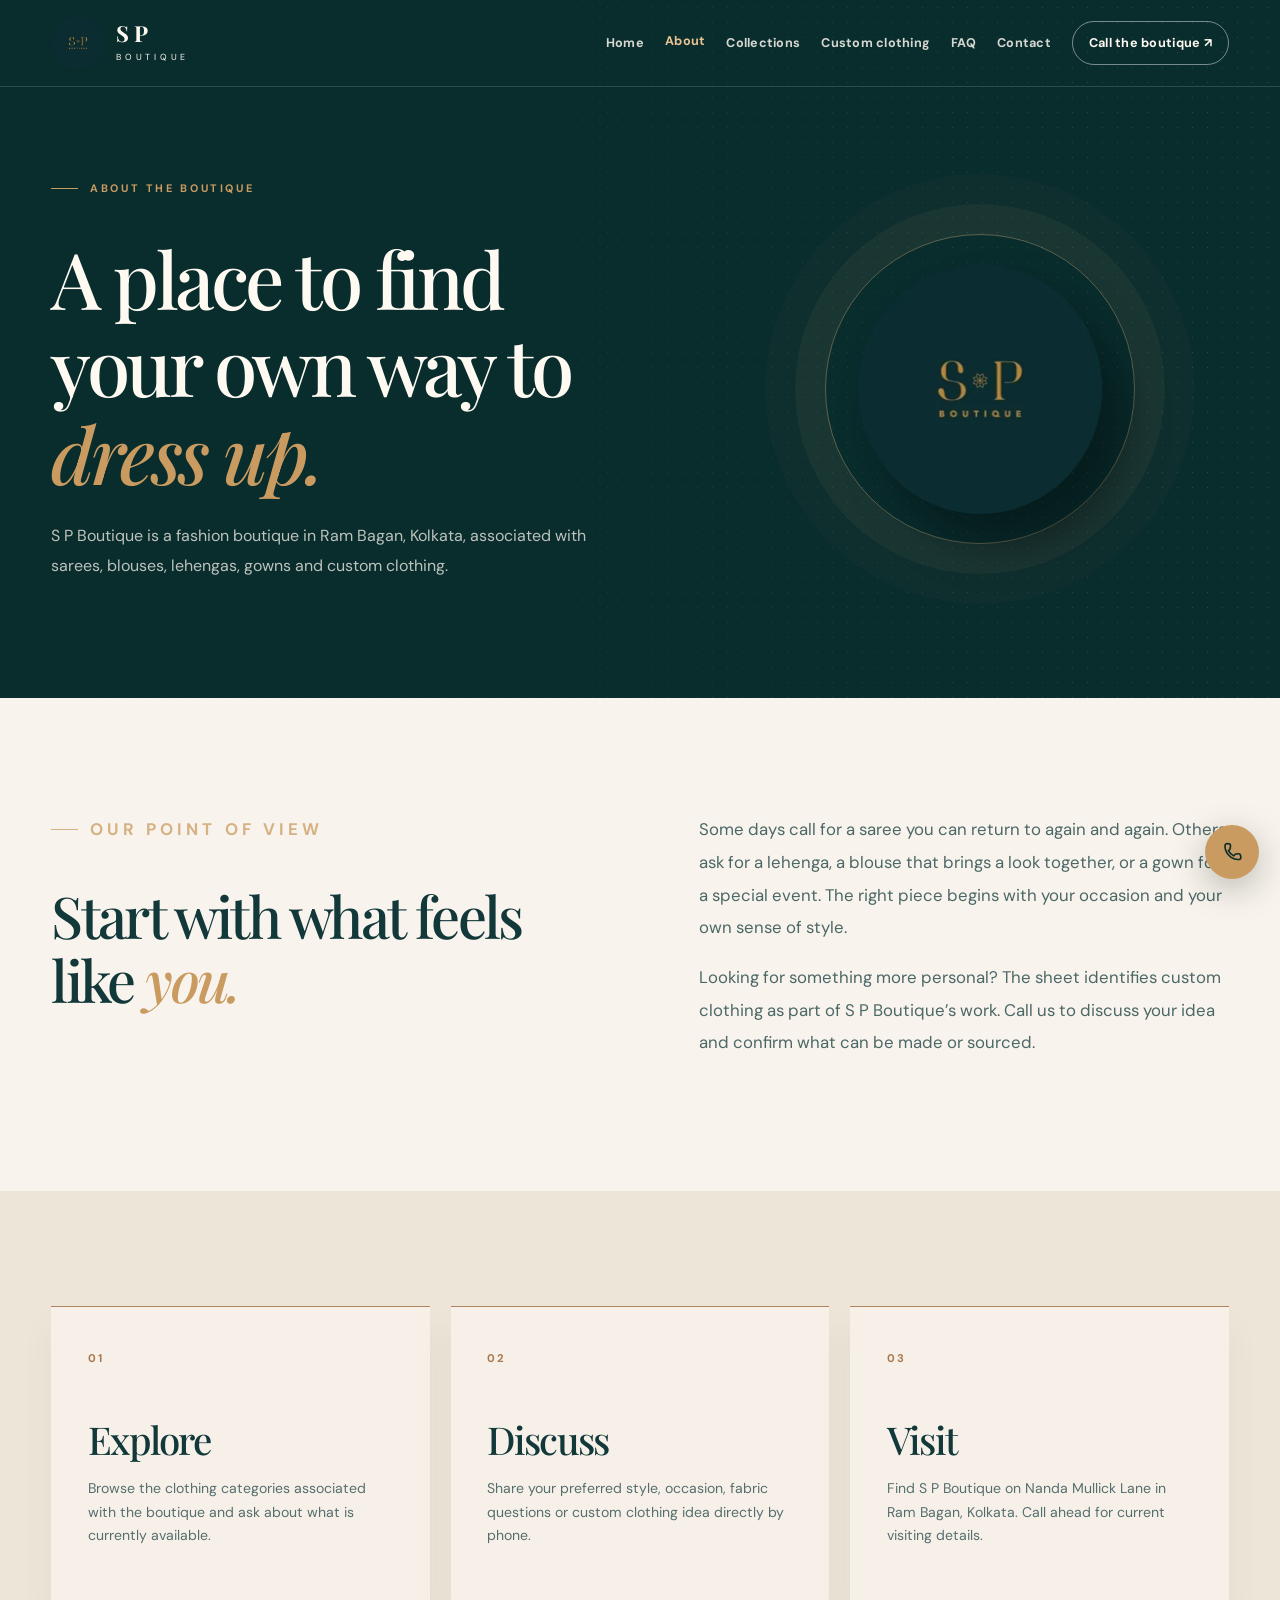
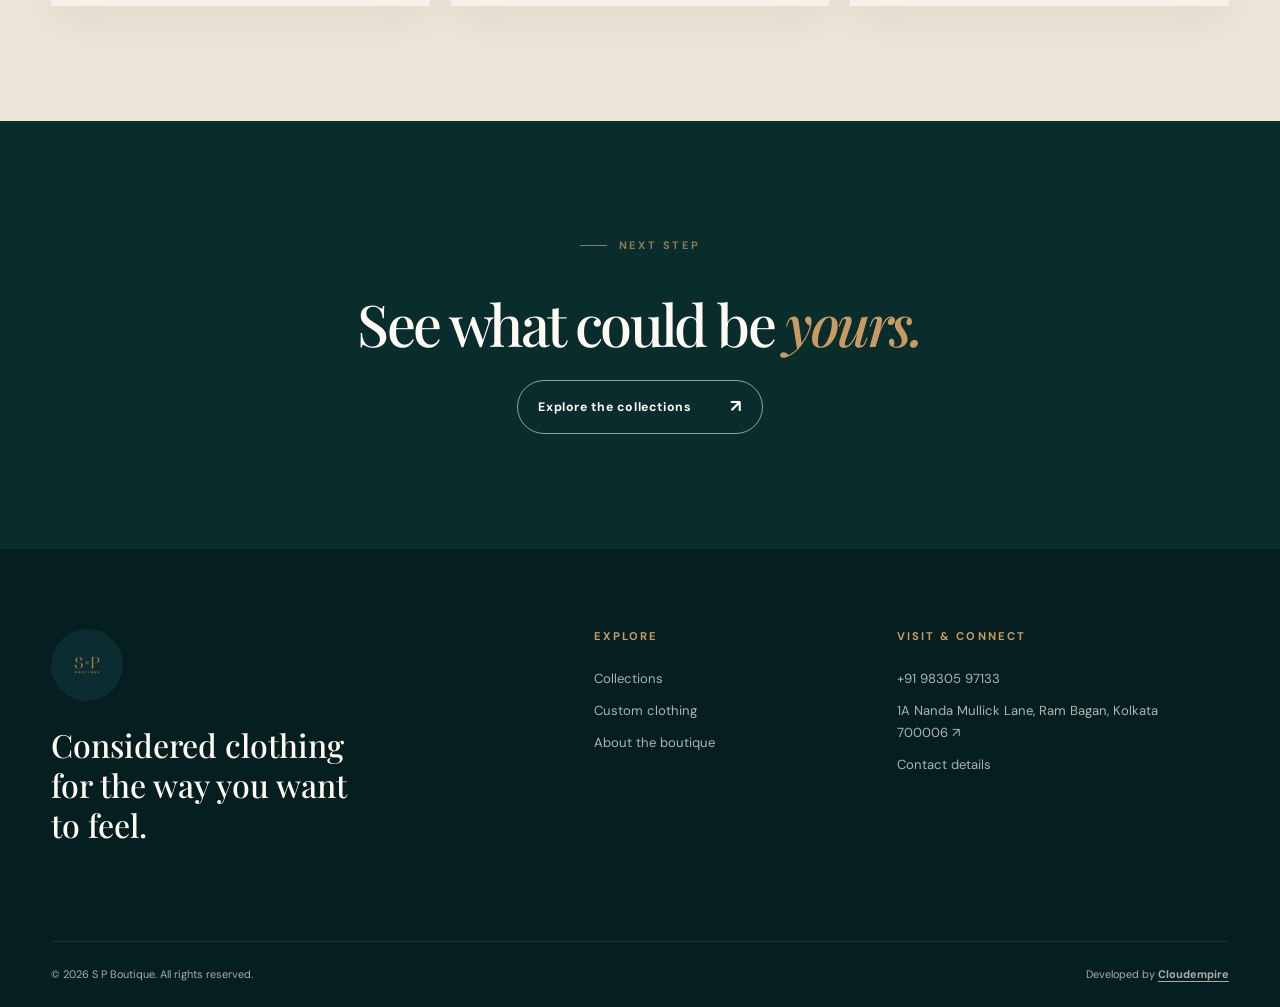
==== about.html @ c4d84dbd "Build S P Boutique website" ====
<!doctype html>
<html lang="en">
<head>
  <meta charset="utf-8">
  <meta name="viewport" content="width=device-width, initial-scale=1">
  <meta name="theme-color" content="#092c2d">
  <title>About S P Boutique | Ram Bagan, Kolkata</title>
  <meta name="description" content="Learn about S P Boutique in Ram Bagan, Kolkata, and explore sarees, blouses, lehengas, gowns and custom clothing enquiries.">
  <link rel="canonical" href="https://cloudempiretech.github.io/sp-boutique-kolkata/about.html">
  <meta property="og:type" content="website"><meta property="og:title" content="About S P Boutique | Ram Bagan, Kolkata"><meta property="og:description" content="Learn about S P Boutique in Ram Bagan, Kolkata, and explore sarees, blouses, lehengas, gowns and custom clothing enquiries."><meta property="og:url" content="https://cloudempiretech.github.io/sp-boutique-kolkata/about.html"><meta property="og:image" content="https://cloudempiretech.github.io/sp-boutique-kolkata/assets/boutique-look-1024.webp">
  <link rel="icon" href="assets/sp-boutique-mark.webp" type="image/webp">
  <link rel="preconnect" href="https://fonts.googleapis.com"><link rel="preconnect" href="https://fonts.gstatic.com" crossorigin>
  <link href="https://fonts.googleapis.com/css2?family=DM+Sans:wght@400;500;600;700&family=Manrope:wght@400;500;600;700&family=Playfair+Display:wght@400;500;600&display=swap" rel="stylesheet">
  <link rel="stylesheet" href="assets/site.css">
  <script type="application/ld+json">{"@context":"https://schema.org","@type":"ClothingStore","@id":"https://cloudempiretech.github.io/sp-boutique-kolkata/#business","name":"S P Boutique","url":"https://cloudempiretech.github.io/sp-boutique-kolkata/","telephone":"+919830597133","image":"https://cloudempiretech.github.io/sp-boutique-kolkata/assets/boutique-look-1024.webp","address":{"@type":"PostalAddress","streetAddress":"1st Floor, 1A Nanda Mullick Lane","addressLocality":"Kolkata","addressRegion":"West Bengal","postalCode":"700006","addressCountry":"IN"}}</script>
  <script src="assets/site.js" defer></script>
</head>
<body class="">
  <a class="skip-link" href="#main">Skip to content</a>
  <header class="site-header" id="top"><div class="container header-inner"><a class="brand" href="index.html" aria-label="S P Boutique home"><img src="assets/sp-boutique-mark.webp" alt="" width="54" height="54"><span><strong>S P</strong><small>BOUTIQUE</small></span></a><button class="menu-toggle" type="button" aria-label="Open menu" aria-expanded="false" aria-controls="site-nav"><span></span><span></span><span></span></button><nav class="site-nav" id="site-nav" aria-label="Main navigation"><a href="index.html" class="" >Home</a><a href="about.html" class="active" aria-current="page">About</a><a href="collections.html" class="" >Collections</a><a href="custom-clothing.html" class="" >Custom clothing</a><a href="faq.html" class="" >FAQ</a><a href="contact.html" class="" >Contact</a><a class="nav-contact" href="tel:+919830597133">Call the boutique <span aria-hidden="true">↗</span></a></nav></div></header>
  <main id="main">
<section class="inner-hero dark"><div class="container inner-hero-grid"><div><p class="eyebrow"><span class="eyebrow-line"></span>About the boutique</p><h1>A place to find your own way to <em>dress up.</em></h1><p>S P Boutique is a fashion boutique in Ram Bagan, Kolkata, associated with sarees, blouses, lehengas, gowns and custom clothing.</p></div><div class="inner-art logo-art" aria-hidden="true"><div class="art-ring"></div><img src="assets/sp-boutique-mark.webp" alt="" width="400" height="400"></div></div></section>
<section class="section cream"><div class="container editorial-grid"><div data-reveal><p class="eyebrow"><span class="eyebrow-line"></span>Our point of view</p><h2>Start with what feels like <em>you.</em></h2></div><div data-reveal><p>Some days call for a saree you can return to again and again. Others ask for a lehenga, a blouse that brings a look together, or a gown for a special event. The right piece begins with your occasion and your own sense of style.</p><p>Looking for something more personal? The sheet identifies custom clothing as part of S P Boutique’s work. Call us to discuss your idea and confirm what can be made or sourced.</p></div></div></section>
<section class="section sand"><div class="container values-grid"><div class="value-card" data-reveal><span>01</span><h2>Explore</h2><p>Browse the clothing categories associated with the boutique and ask about what is currently available.</p></div><div class="value-card" data-reveal><span>02</span><h2>Discuss</h2><p>Share your preferred style, occasion, fabric questions or custom clothing idea directly by phone.</p></div><div class="value-card" data-reveal><span>03</span><h2>Visit</h2><p>Find S P Boutique on Nanda Mullick Lane in Ram Bagan, Kolkata. Call ahead for current visiting details.</p></div></div></section>
<section class="section dark narrow-cta"><div class="container" data-reveal><p class="eyebrow"><span class="eyebrow-line"></span>Next step</p><h2>See what could be <em>yours.</em></h2><a class="button button-outline-light" href="collections.html" ><span>Explore the collections</span><span aria-hidden="true">↗</span></a></div></section></main>
  <footer class="site-footer">
      <div class="container footer-top">
        <div><img class="footer-logo" src="assets/sp-boutique-mark.webp" alt="S P Boutique logo" width="72" height="72"><p class="footer-lead">Considered clothing for the way you want to feel.</p></div>
        <div class="footer-links"><h2>Explore</h2><a href="collections.html">Collections</a><a href="custom-clothing.html">Custom clothing</a><a href="about.html">About the boutique</a></div>
        <div class="footer-links"><h2>Visit & connect</h2><a href="tel:+919830597133">+91 98305 97133</a><a href="https://www.google.com/maps/search/?api=1&query=1A+Nanda+Mullick+Lane+Ram+Bagan+Kolkata+700006" target="_blank" rel="noopener noreferrer">1A Nanda Mullick Lane, Ram Bagan, Kolkata 700006 ↗</a><a href="contact.html">Contact details</a></div>
      </div>
      <div class="container footer-bottom"><span>© 2026 S P Boutique. All rights reserved.</span><span>Developed by <a href="https://cloudempire.tech/" target="_blank" rel="noopener noreferrer">Cloudempire</a></span></div>
    </footer>
  <a class="floating-call" href="tel:+919830597133" aria-label="Call S P Boutique"><svg viewBox="0 0 24 24" aria-hidden="true"><path d="M6.6 2.8a2 2 0 0 0-2.4 1.8c-.6 7.8 6.9 15.3 14.7 14.7a2 2 0 0 0 1.8-2.4l-.4-2a2 2 0 0 0-2.2-1.6l-2.5.3a2 2 0 0 0-1.3.7l-1.1 1.2a13.4 13.4 0 0 1-5.5-5.5l1.2-1.1a2 2 0 0 0 .7-1.3l.3-2.5a2 2 0 0 0-1.6-2.2l-1.7-.1Z" fill="none" stroke="currentColor" stroke-width="1.7" stroke-linejoin="round"/></svg></a>
</body>
</html>
---- assets/site.css ----
:root{--ink:#12383a;--dark:#092c2d;--dark2:#0d3636;--cream:#f8f4ed;--sand:#eee5d9;--gold:#ca9b60;--line:rgba(15,54,55,.16);--white:#fffaf1;--serif:'Playfair Display',Georgia,serif;--sans:'DM Sans',Arial,sans-serif}
*{box-sizing:border-box}html{scroll-behavior:smooth}body{margin:0;background:var(--cream);color:var(--ink);font:16px/1.65 var(--sans);overflow-x:hidden}body.menu-open{overflow:hidden}a{color:inherit}button{font:inherit}img{display:block;max-width:100%}h1,h2,h3,p{margin-top:0}h1,h2,h3{line-height:1.12}h1,h2{font-family:var(--serif);font-weight:500;letter-spacing:-.045em}h1 em,h2 em{font-weight:500;color:var(--gold)}h1{font-size:clamp(3.3rem,7.1vw,7.8rem)}h2{font-size:clamp(2.45rem,4.5vw,5.1rem)}p{color:inherit}.container{width:min(1380px,calc(100% - 8vw));margin-inline:auto}.skip-link{position:absolute;left:1rem;top:-5rem;z-index:1000;background:white;padding:.6rem 1rem}.skip-link:focus{top:1rem}:focus-visible{outline:3px solid #eeb466;outline-offset:4px}.site-header{position:absolute;inset:0 0 auto;z-index:50;color:var(--white);border-bottom:1px solid rgba(255,255,255,.15)}.header-inner{min-height:86px;display:flex;align-items:center;justify-content:space-between;gap:2rem}.brand{display:flex;align-items:center;gap:.7rem;text-decoration:none;color:var(--white)}.brand img{width:54px;height:54px;border-radius:50%;object-fit:cover}.brand strong{display:block;font-family:var(--serif);font-size:1.38rem;line-height:1}.brand small{display:block;font-size:.55rem;letter-spacing:.42em;margin-top:.4rem}.site-nav{display:flex;align-items:center;gap:clamp(.6rem,1.65vw,1.8rem)}.site-nav>a{text-decoration:none;font-size:.79rem;font-weight:700;letter-spacing:.02em;white-space:nowrap;opacity:.83;transition:opacity .2s,color .2s,transform .2s}.site-nav>a:hover,.site-nav>a.active{opacity:1;color:#e8c492;transform:translateY(-2px)}.site-nav .nav-contact{border:1px solid rgba(255,255,255,.45);padding:.67rem 1rem;border-radius:100px;opacity:1}.menu-toggle{display:none}.dark{background:var(--dark);color:var(--white)}.cream{background:var(--cream)}.sand{background:var(--sand)}.eyebrow{display:flex;align-items:center;gap:.75rem;font-size:.68rem;font-weight:700;letter-spacing:.24em;text-transform:uppercase;margin-bottom:2.3rem;color:var(--gold)}.eyebrow-line{width:27px;height:1px;background:currentColor;display:inline-block}.button{display:inline-flex;align-items:center;justify-content:space-between;gap:2.4rem;padding:1rem 1.3rem;border-radius:100px;min-height:53px;text-decoration:none;font-size:.77rem;letter-spacing:.05em;font-weight:700;transition:transform .25s,box-shadow .25s,background .25s,color .25s}.button:hover{transform:translateY(-4px);box-shadow:0 18px 35px rgba(0,0,0,.16)}.button span:last-child{font-size:1.1rem;line-height:1}.button-primary{background:var(--gold);color:#102b2c}.button-secondary{background:var(--dark);color:white}.button-outline{border:1px solid #a89780;color:var(--white)}.button-outline-light{border:1px solid rgba(255,255,255,.55);color:var(--white)}.button-light{background:var(--white);color:var(--dark)}.hero-home{min-height:760px;background:radial-gradient(circle at 73% 29%,#1b4946 0,#092c2d 42%,#061f22 100%);color:var(--white);position:relative;overflow:hidden;padding:145px 0 32px}.hero-grain,.inner-hero:before{position:absolute;inset:0;content:'';opacity:.24;pointer-events:none;background-image:radial-gradient(#d4a66a .55px,transparent .6px);background-size:15px 15px;mask-image:linear-gradient(90deg,transparent 0,black 100%)}.hero-grid{display:grid;grid-template-columns:1.03fr .97fr;align-items:center;gap:2vw;position:relative;z-index:1;min-height:555px}.hero-copy{position:relative;z-index:3}.hero-copy h1{max-width:800px;line-height:1.04;margin-bottom:1.55rem}.hero-copy h1 em{display:inline-block}.hero-lead{font-size:1.02rem;max-width:530px;opacity:.77;line-height:1.85}.hero-actions{display:flex;gap:.85rem;flex-wrap:wrap;margin-top:2.1rem}.hero-note{display:flex;align-items:center;gap:.7rem;margin-top:3.7rem;font-size:.73rem;letter-spacing:.05em;opacity:.62}.star{color:var(--gold);font-size:1.4rem}.hero-visual{height:580px;position:relative;transform:translateY(var(--scroll-depth,0px));transition:transform .2s linear;perspective:1000px}.hero-orbit{position:absolute;border:1px solid rgba(212,168,109,.34);border-radius:50%;aspect-ratio:1;left:9%;top:1%;width:87%;transform:rotate(-18deg)}.orbit-two{width:65%;left:20%;top:13%;border-color:rgba(255,255,255,.15)}.hero-photo-frame{position:absolute;width:min(76%,440px);height:520px;left:15%;top:6%;border-radius:46% 46% 5% 5%/33% 33% 4% 4%;overflow:hidden;box-shadow:28px 34px 0 rgba(19,65,62,.7),0 45px 85px rgba(0,0,0,.48);border:4px solid rgba(236,190,128,.62);transform:rotate(4deg) rotateY(-5deg);animation:float-in 1s .35s both}.hero-photo-frame img{width:100%;height:100%;object-fit:cover;object-position:center 30%;transition:transform 1.2s}.hero-visual:hover .hero-photo-frame img{transform:scale(1.06)}.hero-floating-label{position:absolute;bottom:3%;left:1%;z-index:2;display:grid;background:rgba(246,238,223,.92);backdrop-filter:blur(12px);color:var(--dark);padding:1rem 1.3rem;min-width:200px;box-shadow:0 18px 40px rgba(0,0,0,.24);transform:rotate(-6deg);animation:rise .7s 1s both}.hero-floating-label span{font-size:.58rem;letter-spacing:.18em}.hero-floating-label strong{font:500 1.4rem var(--serif)}.hero-seal{position:absolute;right:-2%;bottom:12%;width:95px;height:95px;display:flex;align-items:center;justify-content:center;gap:3px;border:1px solid #ddb57d;border-radius:50%;color:#e8c492;font:1.6rem var(--serif);box-shadow:0 0 0 7px rgba(222,178,122,.09);transform:rotate(10deg)}.hero-seal span{font-size:.8rem}.hero-bottom{display:flex;align-items:center;justify-content:space-between;position:relative;z-index:3;color:rgba(255,255,255,.56);text-transform:uppercase;letter-spacing:.2em;font-size:.6rem}.hero-bottom a{color:var(--gold);font-size:1.2rem;text-decoration:none}.home .hero-copy .eyebrow,.home .hero-copy h1,.home .hero-copy .hero-lead,.home .hero-copy .hero-actions,.home .hero-copy .hero-note{opacity:0;transform:translateY(24px)}.ready .hero-copy .eyebrow,.ready .hero-copy h1,.ready .hero-copy .hero-lead,.ready .hero-copy .hero-actions,.ready .hero-copy .hero-note{animation:rise .72s both}.ready .hero-copy h1{animation-delay:.15s}.ready .hero-copy .hero-lead{animation-delay:.3s}.ready .hero-copy .hero-actions{animation-delay:.45s}.ready .hero-copy .hero-note{animation-delay:.6s}@keyframes rise{from{opacity:0;transform:translateY(25px)}to{opacity:1;transform:translateY(0)}}@keyframes float-in{from{opacity:0;transform:translateY(35px) rotate(0)}to{opacity:1;transform:rotate(4deg) rotateY(-5deg)}}.ticker{overflow:hidden;background:#cb9d67;color:#102d2e;padding:.75rem 0}.ticker>div{display:flex;justify-content:space-around;align-items:center;gap:2rem;width:max(100%,1100px);white-space:nowrap}.ticker span{font-size:.63rem;letter-spacing:.22em;font-weight:700}.ticker b{font-size:1rem}.section{padding:clamp(5rem,9vw,9rem) 0}.section-heading{max-width:750px;margin-bottom:3.4rem}.section-heading h2{margin-bottom:1rem}.section-heading p{max-width:610px;opacity:.7}.collection-grid{display:grid;grid-template-columns:repeat(4,1fr);gap:1.2rem;perspective:1100px}.collection-card{min-height:375px;background:#e8ded0;padding:1.35rem;text-decoration:none;display:flex;flex-direction:column;position:relative;overflow:hidden;border:1px solid rgba(12,53,54,.08);box-shadow:0 15px 30px rgba(50,35,20,.07);transform-style:preserve-3d;transform:rotateX(var(--rx,0deg)) rotateY(var(--ry,0deg));transition:transform .3s,box-shadow .3s,background .3s}.collection-card:hover{box-shadow:0 25px 55px rgba(34,29,20,.18);background:#e4d2bb}.card-lehenga{background:#d7bdb0}.card-blouse{background:#d1d9d1}.card-gown{background:#ded9c9}.card-index{font-size:.65rem;letter-spacing:.14em;font-weight:700}.garment-art{flex:1;position:relative;display:block;min-height:200px;filter:drop-shadow(17px 20px 13px rgba(50,38,25,.22));transition:transform .6s}.collection-card:hover .garment-art{transform:translateY(-8px) rotate(3deg) scale(1.04)}.garment-art:before{content:'';position:absolute;left:25%;top:10%;width:50%;height:80%;background:linear-gradient(130deg,#9c493f,#da8675 43%,#a6534a);clip-path:polygon(34% 0,66% 0,75% 28%,98% 100%,2% 100%,25% 28%);border-radius:25% 25% 10% 10%}.garment-art:after{content:'';position:absolute;inset:23% 30% 10%;border:1px solid rgba(255,221,167,.6);clip-path:polygon(0 0,100% 0,100% 100%,0 100%);transform:rotate(-8deg)}.garment-art i{position:absolute;left:42%;top:4%;width:16%;height:18%;border:5px solid rgba(116,59,53,.6);border-bottom:0;border-radius:50% 50% 0 0}.garment-lehenga:before{background:linear-gradient(120deg,#724346,#b96c67 54%,#6f3c43);clip-path:polygon(36% 0,64% 0,72% 32%,99% 100%,1% 100%,28% 32%)}.garment-blouse:before{background:linear-gradient(120deg,#607c70,#9fb0a0 55%,#4b6e64);clip-path:polygon(20% 8%,37% 0,63% 0,80% 8%,97% 38%,81% 49%,73% 32%,70% 72%,30% 72%,27% 32%,19% 49%,3% 38%)}.garment-blouse:after{inset:15% 30% 47%}.garment-gown:before{background:linear-gradient(130deg,#a28e61,#e3c99c 50%,#92784f);clip-path:polygon(35% 0,65% 0,71% 31%,95% 100%,5% 100%,29% 31%)}.card-title{display:flex;justify-content:space-between;align-items:center;font:500 1.65rem var(--serif);margin-bottom:.35rem}.card-title b{font:1.1rem var(--sans);transition:transform .3s}.collection-card:hover .card-title b{transform:translate(3px,-3px)}.card-copy{font-size:.71rem;line-height:1.4;opacity:.68}.story-grid{display:grid;grid-template-columns:1fr 1fr;align-items:center;gap:10%;min-height:410px}.story-mark{height:360px;display:grid;place-items:center;position:relative;perspective:800px}.story-mark img{width:265px;height:265px;border-radius:50%;object-fit:cover;position:relative;box-shadow:25px 26px 40px rgba(0,0,0,.3),0 0 0 13px rgba(199,151,93,.09);transform:rotateY(-10deg)}.mark-glow{position:absolute;width:290px;height:290px;background:#b68e59;border-radius:50%;filter:blur(80px);opacity:.17}.story-mark-caption{position:absolute;bottom:8px;letter-spacing:.38em;font-size:.58rem;color:var(--gold)}.story-copy h2{max-width:570px}.story-copy p{max-width:520px;opacity:.72;line-height:1.9;margin-bottom:2rem}.split-cta{display:grid;grid-template-columns:1fr .7fr;gap:10%;align-items:end}.split-cta h2{max-width:650px;margin-bottom:0}.split-cta p{opacity:.72;line-height:1.8;margin-bottom:1.6rem}.visit-banner{background:#a77954;color:white;padding:5rem 0;position:relative;overflow:hidden}.visit-banner:before{content:'';position:absolute;width:370px;height:370px;border:1px solid rgba(255,255,255,.2);border-radius:50%;top:-130px;right:4%;box-shadow:0 0 0 35px rgba(255,255,255,.035),0 0 0 70px rgba(255,255,255,.025)}.visit-inner{display:grid;grid-template-columns:auto 1fr auto;gap:2.5rem;align-items:center;position:relative}.visit-inner .eyebrow{color:#fff4dc;margin-bottom:1rem}.visit-inner h2{margin-bottom:.7rem}.visit-inner h2 em{color:#f4dbc1}.visit-inner p{margin-bottom:0;opacity:.8}.visit-ornament{font-size:4rem;align-self:start;line-height:1;color:#ecd0a8}.visit-actions{display:flex;flex-direction:column;gap:.8rem}.site-footer{background:#051e20;color:var(--white);padding:5rem 0 0}.footer-top{display:grid;grid-template-columns:1.3fr .65fr .9fr;gap:5vw;padding-bottom:4rem}.footer-logo{border-radius:50%;object-fit:cover;margin-bottom:1.5rem}.footer-lead{font:500 2rem/1.25 var(--serif);max-width:330px}.footer-links{display:flex;flex-direction:column;align-items:flex-start;gap:.65rem}.footer-links h2{font:700 .7rem var(--sans);letter-spacing:.18em;text-transform:uppercase;color:var(--gold);margin-bottom:.9rem}.footer-links a{text-decoration:none;font-size:.82rem;opacity:.68;max-width:280px}.footer-links a:hover{text-decoration:underline;opacity:1}.footer-bottom{display:flex;justify-content:space-between;gap:2rem;border-top:1px solid rgba(255,255,255,.13);padding:1.45rem 0;font-size:.68rem;opacity:.65}.footer-bottom a{font-weight:700;text-decoration:underline;text-underline-offset:3px}.floating-call{position:fixed;bottom:1.3rem;right:1.3rem;z-index:40;width:54px;height:54px;border-radius:50%;display:grid;place-items:center;background:var(--gold);color:var(--dark);box-shadow:0 10px 35px rgba(0,0,0,.25);transition:transform .25s}.floating-call:hover{transform:translateY(-4px)}.floating-call svg{width:23px;height:23px}.inner-hero{position:relative;overflow:hidden;padding:180px 0 100px}.inner-hero-grid{position:relative;display:grid;grid-template-columns:1.1fr .9fr;gap:6%;align-items:center;min-height:340px}.inner-hero h1{font-size:clamp(3.3rem,6.1vw,6.8rem);max-width:790px;margin-bottom:1.5rem}.inner-hero p:not(.eyebrow){max-width:550px;opacity:.73;line-height:1.9}.inner-art{height:340px;position:relative;display:grid;place-items:center}.logo-art img{width:250px;height:250px;border-radius:50%;position:relative;box-shadow:25px 33px 45px rgba(0,0,0,.36);transform:rotateY(-12deg)}.art-ring{position:absolute;width:310px;height:310px;border:1px solid rgba(221,180,125,.4);border-radius:50%;box-shadow:0 0 0 30px rgba(221,180,125,.05),0 0 0 60px rgba(221,180,125,.025)}.abstract-art{perspective:800px}.abstract-sun{position:absolute;width:250px;height:250px;border-radius:50%;background:radial-gradient(circle at 30% 25%,#ebd1a0,#b48952 50%,#714a3a);box-shadow:35px 40px 70px rgba(0,0,0,.32);transform:translate(50px,-50px)}.abstract-fabric{position:absolute;width:240px;height:280px;border-radius:80% 9% 45% 45%;background:linear-gradient(135deg,#9e4f50,#d9987a 44%,#6f3740 80%);transform:rotate(-27deg) translate(-18px,18px) rotateY(-18deg);box-shadow:25px 35px 45px rgba(0,0,0,.38)}.abstract-shadow{position:absolute;width:310px;height:310px;border:1px solid rgba(237,200,151,.4);border-radius:50%;transform:translate(-15px,10px)}.editorial-grid{display:grid;grid-template-columns:1fr 1fr;gap:10%}.editorial-grid p{font-size:1.05rem;line-height:1.95;opacity:.75}.values-grid{display:grid;grid-template-columns:repeat(3,1fr);gap:1.3rem}.value-card{padding:2.3rem;background:rgba(255,255,255,.42);border-top:1px solid #af855d;min-height:300px;box-shadow:0 20px 35px rgba(30,30,20,.045)}.value-card span{font-size:.7rem;letter-spacing:.18em;color:#a7784e;font-weight:700}.value-card h2{font-size:2.4rem;margin:3rem 0 1rem}.value-card p{font-size:.88rem;opacity:.7}.narrow-cta{text-align:center}.narrow-cta h2{margin:0 auto 1.5rem;max-width:800px}.narrow-cta .eyebrow{justify-content:center}.narrow-cta p{opacity:.7}.collection-details .section-heading{margin-bottom:3rem}.detail-row{display:grid;grid-template-columns:.2fr .65fr 1.4fr .55fr;gap:2rem;align-items:center;padding:2rem 0;border-top:1px solid var(--line);scroll-margin-top:30px}.detail-row:last-child{border-bottom:1px solid var(--line)}.detail-number{font-size:.66rem;font-weight:700;letter-spacing:.15em;color:#9a704d}.detail-symbol{height:130px;border-radius:48% 48% 14% 14%;display:grid;place-items:center;font-size:3.3rem;background:#e1c7b6;color:#9b604d;transform:rotate(-5deg);box-shadow:13px 16px 0 rgba(35,73,70,.1)}.symbol-lehenga{background:#d5beb2;color:#814c53}.symbol-blouse{background:#d4dfd7;color:#648071}.symbol-gown{background:#e2d8bb;color:#9e8451}.detail-row h2{font-size:2.55rem;margin-bottom:.4rem}.detail-row p{font-size:.9rem;opacity:.7;max-width:560px;margin-bottom:0}.detail-row a{font-size:.76rem;font-weight:700;text-underline-offset:4px}.custom-hero .inner-hero-grid{grid-template-columns:1fr .8fr}.custom-hero h1{font-size:clamp(3.2rem,5.8vw,6.8rem)}.custom-hero .button{margin-top:1rem}.detail-photo{height:380px;overflow:hidden;border-radius:45% 45% 4% 4%;border:4px solid rgba(207,165,104,.6);box-shadow:25px 30px 0 rgba(37,83,77,.5),0 25px 50px rgba(0,0,0,.35);transform:translateY(var(--scroll-depth,0px)) rotate(4deg)}.detail-photo img{width:100%;height:100%;object-fit:cover;transition:transform 1.2s}.detail-photo:hover img{transform:scale(1.08)}.process-grid{display:grid;grid-template-columns:1fr 1fr;gap:10%}.process-intro h2{max-width:560px}.process-intro p{max-width:520px;opacity:.7}.process-list>div{border-top:1px solid var(--line);padding:1.5rem 0;display:grid;grid-template-columns:45px 1fr;column-gap:1rem}.process-list b{grid-row:span 2;color:#ad7d4d;font-size:.75rem}.process-list h3{font:500 1.7rem var(--serif);margin-bottom:.4rem}.process-list p{grid-column:2;font-size:.85rem;opacity:.7;margin:0}.centered-cta{text-align:center;max-width:750px}.centered-cta .section-icon,.faq-side .section-icon{display:block;color:#b58a5c;font-size:2rem;margin-bottom:1rem}.centered-cta h2{margin-bottom:.75rem}.centered-cta p{opacity:.7;margin-bottom:2rem}.simple-hero{padding:190px 0 95px}.simple-hero h1{max-width:970px}.faq-layout{display:grid;grid-template-columns:.75fr 1.25fr;gap:8%}.faq-side h2{font-size:2.7rem}.faq-side p{opacity:.7;max-width:300px}.faq-side .button{margin-top:1rem}.accordion details{border-top:1px solid var(--line);padding:0}.accordion details:last-child{border-bottom:1px solid var(--line)}.accordion summary{cursor:pointer;display:flex;justify-content:space-between;align-items:center;gap:1rem;list-style:none;padding:1.25rem 0;font:500 1.3rem var(--serif)}.accordion summary::-webkit-details-marker{display:none}.accordion summary span{font:1.5rem var(--sans);color:#a3764c;transition:transform .2s}.accordion details[open] summary span{transform:rotate(45deg)}.accordion details p{font-size:.9rem;opacity:.72;max-width:600px;padding-bottom:1.4rem}.accordion details a{font-weight:700}.contact-grid{display:grid;grid-template-columns:1fr 1fr;gap:1.3rem}.contact-panel{min-height:420px;padding:clamp(2rem,4vw,4rem);background:#e9ded0;display:flex;flex-direction:column;align-items:flex-start;box-shadow:0 25px 40px rgba(30,30,20,.07)}.contact-panel-dark{background:var(--dark);color:var(--white)}.panel-number{font-size:.65rem;font-weight:700;letter-spacing:.23em;color:#9a704d;margin-bottom:3rem}.contact-panel-dark .panel-number{color:var(--gold)}.contact-panel h2{font-size:clamp(2.3rem,3.5vw,4rem);max-width:450px}.contact-panel p{opacity:.73;max-width:380px}.contact-big-link{font:500 clamp(1.3rem,2.2vw,2.4rem) var(--serif);text-decoration:none;border-bottom:1px solid currentColor;padding-bottom:.25rem;margin-top:auto}.contact-big-link span{font:1.2rem var(--sans)}.contact-panel address{font-style:normal;line-height:1.9;opacity:.75;margin-bottom:1.8rem}.contact-panel .button{margin-top:auto}.contact-panel small{margin-top:1rem;opacity:.5}.contact-panel-dark small{opacity:.6}html.ready [data-reveal]{opacity:0;transform:translateY(35px);transition:opacity .65s ease,transform .65s cubic-bezier(.2,.75,.2,1)}html.ready [data-reveal].revealed{opacity:1;transform:translateY(0)}.collection-card[data-reveal].revealed{transform:rotateX(var(--rx,0deg)) rotateY(var(--ry,0deg))}.collection-card:nth-child(2){transition-delay:.08s}.collection-card:nth-child(3){transition-delay:.16s}.collection-card:nth-child(4){transition-delay:.24s}html.leaving body{opacity:0;transform:translateY(-8px);transition:opacity .18s,transform .18s}
@media(max-width:1100px){.site-nav{gap:.8rem}.site-nav>a{font-size:.69rem}.hero-home{min-height:700px}.hero-visual{height:520px}.hero-photo-frame{height:470px}.collection-grid{grid-template-columns:repeat(2,1fr)}.collection-card{min-height:350px}.visit-inner{grid-template-columns:auto 1fr}.visit-actions{grid-column:2;flex-direction:row}.detail-row{grid-template-columns:.2fr .6fr 1.4fr}.detail-row a{grid-column:3}}
@media(max-width:850px){.header-inner{min-height:76px}.menu-toggle{display:flex;flex-direction:column;justify-content:center;gap:5px;background:transparent;color:white;border:1px solid rgba(255,255,255,.35);border-radius:50%;width:45px;height:45px;align-items:center;z-index:52}.menu-toggle span{height:1px;width:18px;background:currentColor;transition:transform .2s}.menu-toggle[aria-expanded=true] span:first-child{transform:translateY(6px) rotate(45deg)}.menu-toggle[aria-expanded=true] span:nth-child(2){opacity:0}.menu-toggle[aria-expanded=true] span:last-child{transform:translateY(-6px) rotate(-45deg)}.site-nav{position:fixed;inset:0 0 0 auto;width:min(360px,100%);padding:110px 7vw 3rem;display:flex;flex-direction:column;align-items:stretch;gap:0;background:#0b3031;box-shadow:-20px 0 50px rgba(0,0,0,.32);transform:translateX(105%);transition:transform .3s}.site-nav.open{transform:translateX(0)}.site-nav>a{font-size:1rem;padding:.8rem 0;border-bottom:1px solid rgba(255,255,255,.1)}.site-nav .nav-contact{margin-top:1.5rem;text-align:center}.hero-grid{grid-template-columns:1fr .85fr;gap:0}.hero-copy h1{font-size:clamp(3rem,7vw,5rem)}.hero-visual{height:450px}.hero-photo-frame{height:380px;width:85%;left:7%;top:9%}.hero-floating-label{bottom:1%;left:-6%}.hero-seal{display:none}.story-grid{gap:5%}.inner-hero-grid{grid-template-columns:1fr .7fr}.logo-art img{width:190px;height:190px}.art-ring{width:240px;height:240px}.detail-photo{height:310px}.footer-top{gap:3vw}}
@media(max-width:700px){.container{width:min(100% - 2.25rem,560px)}.site-header{border-color:rgba(255,255,255,.12)}.brand img{width:46px;height:46px}.hero-home{padding:120px 0 25px;min-height:0}.hero-grid{display:flex;flex-direction:column;align-items:stretch}.hero-copy h1{font-size:clamp(3.5rem,12vw,5.5rem);margin-bottom:1.1rem}.hero-copy h1 br{display:none}.hero-copy .eyebrow{margin-bottom:1.2rem}.hero-lead{font-size:.92rem}.hero-actions{margin-top:1.5rem}.hero-actions .button{flex:1;gap:.7rem;padding:.8rem 1rem;font-size:.67rem}.hero-note{margin-top:1.7rem}.hero-visual{height:480px;margin-top:1.5rem}.hero-photo-frame{width:min(72%,340px);height:430px;left:12%;top:4%}.hero-orbit{width:80%;left:10%}.hero-floating-label{left:1%;bottom:2%;min-width:170px}.hero-bottom{margin-top:1rem}.hero-bottom span:last-child{display:none}.ticker>div{width:1100px}.section{padding:5rem 0}.section-heading{margin-bottom:2rem}.collection-grid{grid-template-columns:repeat(2,1fr);gap:.65rem}.collection-card{min-height:265px;padding:.9rem}.garment-art{min-height:125px}.card-title{font-size:1.25rem}.card-copy{font-size:.64rem}.story-grid,.split-cta,.editorial-grid,.process-grid,.faq-layout,.contact-grid{grid-template-columns:1fr;gap:2rem}.story-mark{height:300px}.story-mark img{width:230px;height:230px}.split-cta h2{margin-bottom:1rem}.visit-inner{display:block}.visit-ornament{display:block;font-size:2.5rem;margin-bottom:1rem}.visit-actions{display:flex;flex-wrap:wrap;margin-top:1.5rem}.visit-actions .button{flex:1}.footer-top{grid-template-columns:1fr 1fr;row-gap:2.5rem}.footer-top>div:first-child{grid-column:span 2}.footer-lead{font-size:1.7rem}.footer-bottom{flex-direction:column;gap:.35rem}.inner-hero{padding:130px 0 70px}.inner-hero-grid{grid-template-columns:1fr;gap:1rem}.inner-hero h1{font-size:clamp(3.3rem,11vw,5.5rem)}.inner-art{height:250px}.logo-art img{width:180px;height:180px}.art-ring{width:215px;height:215px}.abstract-art{height:180px}.abstract-sun{width:140px;height:140px}.abstract-fabric{width:125px;height:155px}.abstract-shadow{width:190px;height:190px}.values-grid{grid-template-columns:1fr;gap:.7rem}.value-card{min-height:230px}.value-card h2{margin-top:1.5rem}.detail-row{grid-template-columns:40px 90px 1fr;gap:1rem}.detail-symbol{height:90px;font-size:2rem}.detail-row h2{font-size:2rem}.detail-row p{font-size:.8rem}.detail-row a{grid-column:3}.custom-hero .inner-hero-grid{grid-template-columns:1fr}.detail-photo{height:220px;width:70%;margin:1rem auto 0}.process-list>div{grid-template-columns:38px 1fr}.simple-hero{padding:145px 0 65px}.faq-side h2{font-size:2.5rem}.contact-panel{min-height:360px}.panel-number{margin-bottom:2rem}.floating-call{bottom:.8rem;right:.8rem;width:48px;height:48px}}
@media(max-width:420px){.hero-visual{height:405px}.hero-photo-frame{height:360px}.hero-floating-label{bottom:0}.collection-card{min-height:240px}.garment-art{min-height:105px}.card-title{font-size:1.12rem}.visit-actions{display:grid}.detail-row{grid-template-columns:30px 65px 1fr;gap:.65rem}.detail-symbol{height:70px}.detail-row h2{font-size:1.65rem}.footer-top{grid-template-columns:1fr}.footer-top>div:first-child{grid-column:span 1}}
@media(prefers-reduced-motion:reduce){html{scroll-behavior:auto}*,*:before,*:after{animation-duration:.01ms!important;animation-iteration-count:1!important;transition-duration:.01ms!important}.home .hero-copy .eyebrow,.home .hero-copy h1,.home .hero-copy .hero-lead,.home .hero-copy .hero-actions,.home .hero-copy .hero-note,[data-reveal]{opacity:1!important;transform:none!important}.hero-photo-frame,.hero-floating-label{animation:none!important}.hero-visual,.detail-photo{transform:none!important}}
html:not(.ready) .home .hero-copy .eyebrow,html:not(.ready) .home .hero-copy h1,html:not(.ready) .home .hero-copy .hero-lead,html:not(.ready) .home .hero-copy .hero-actions,html:not(.ready) .home .hero-copy .hero-note{opacity:1;transform:none}
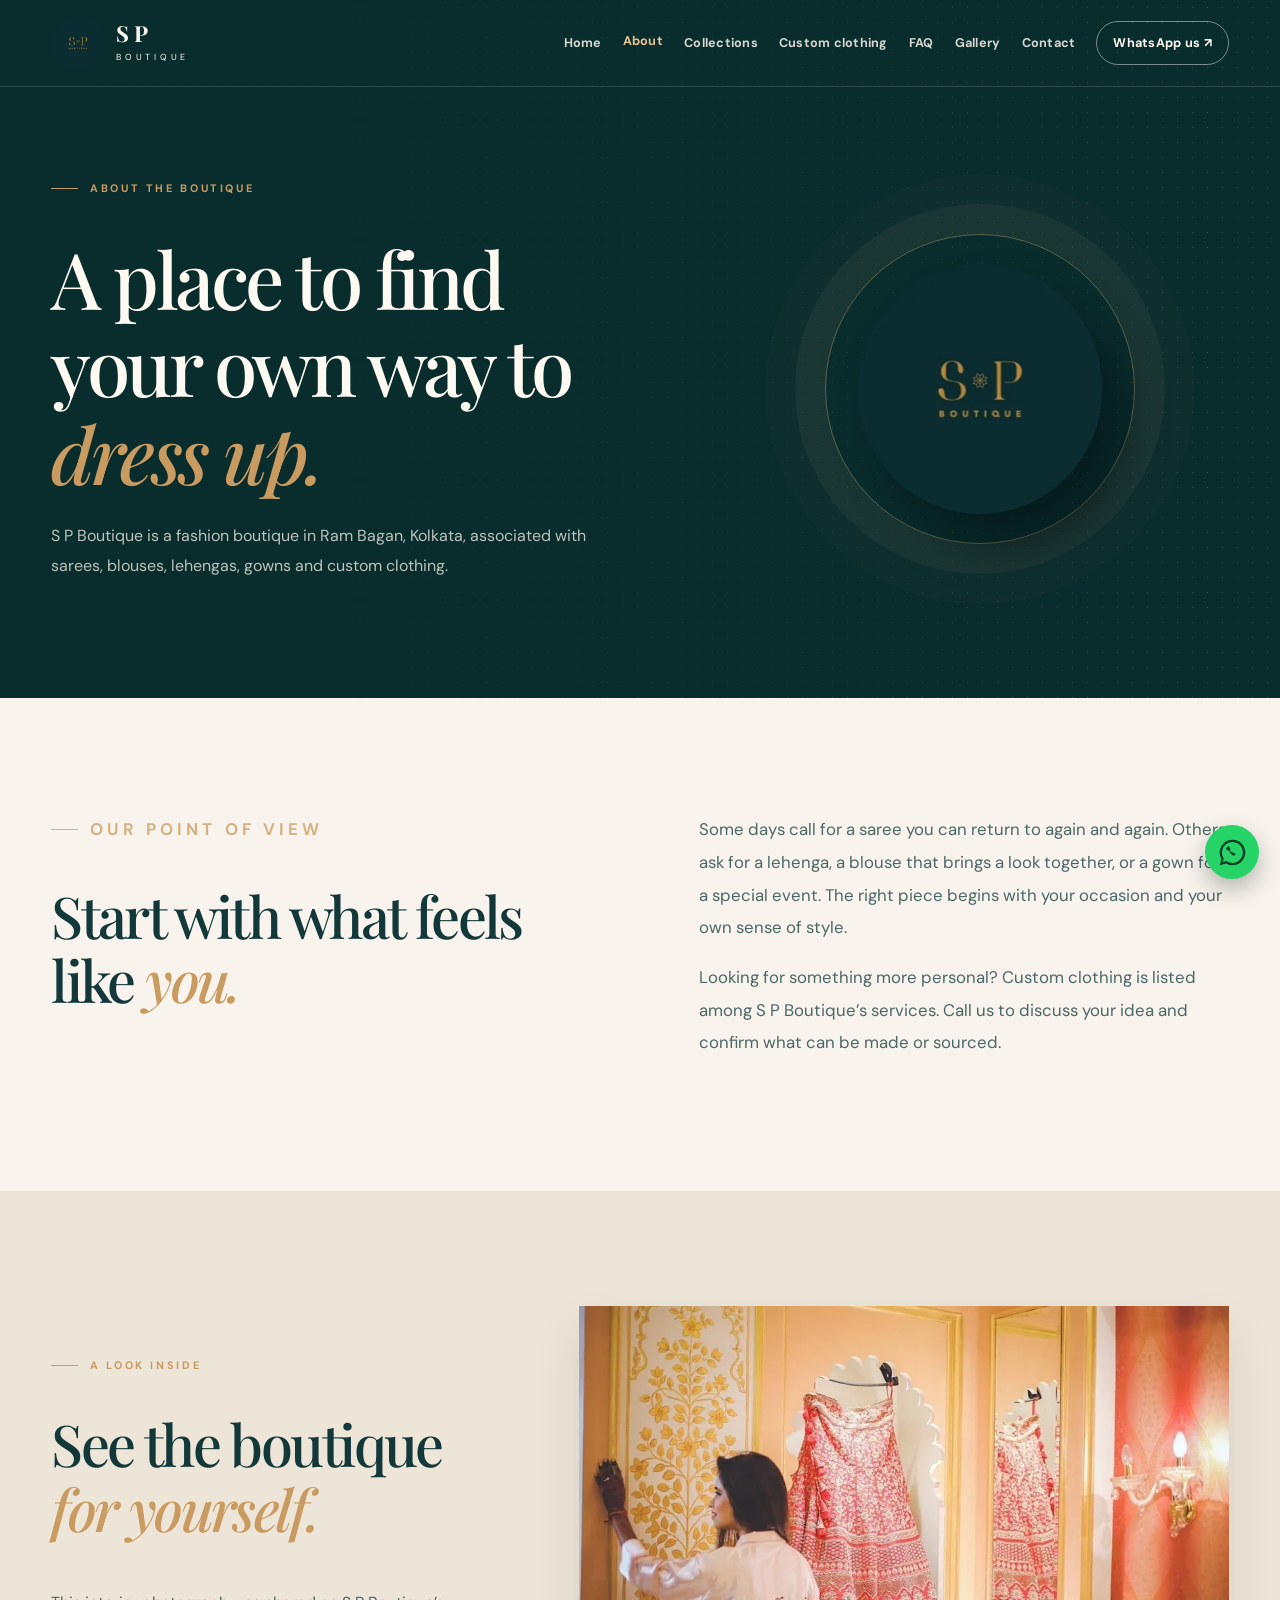
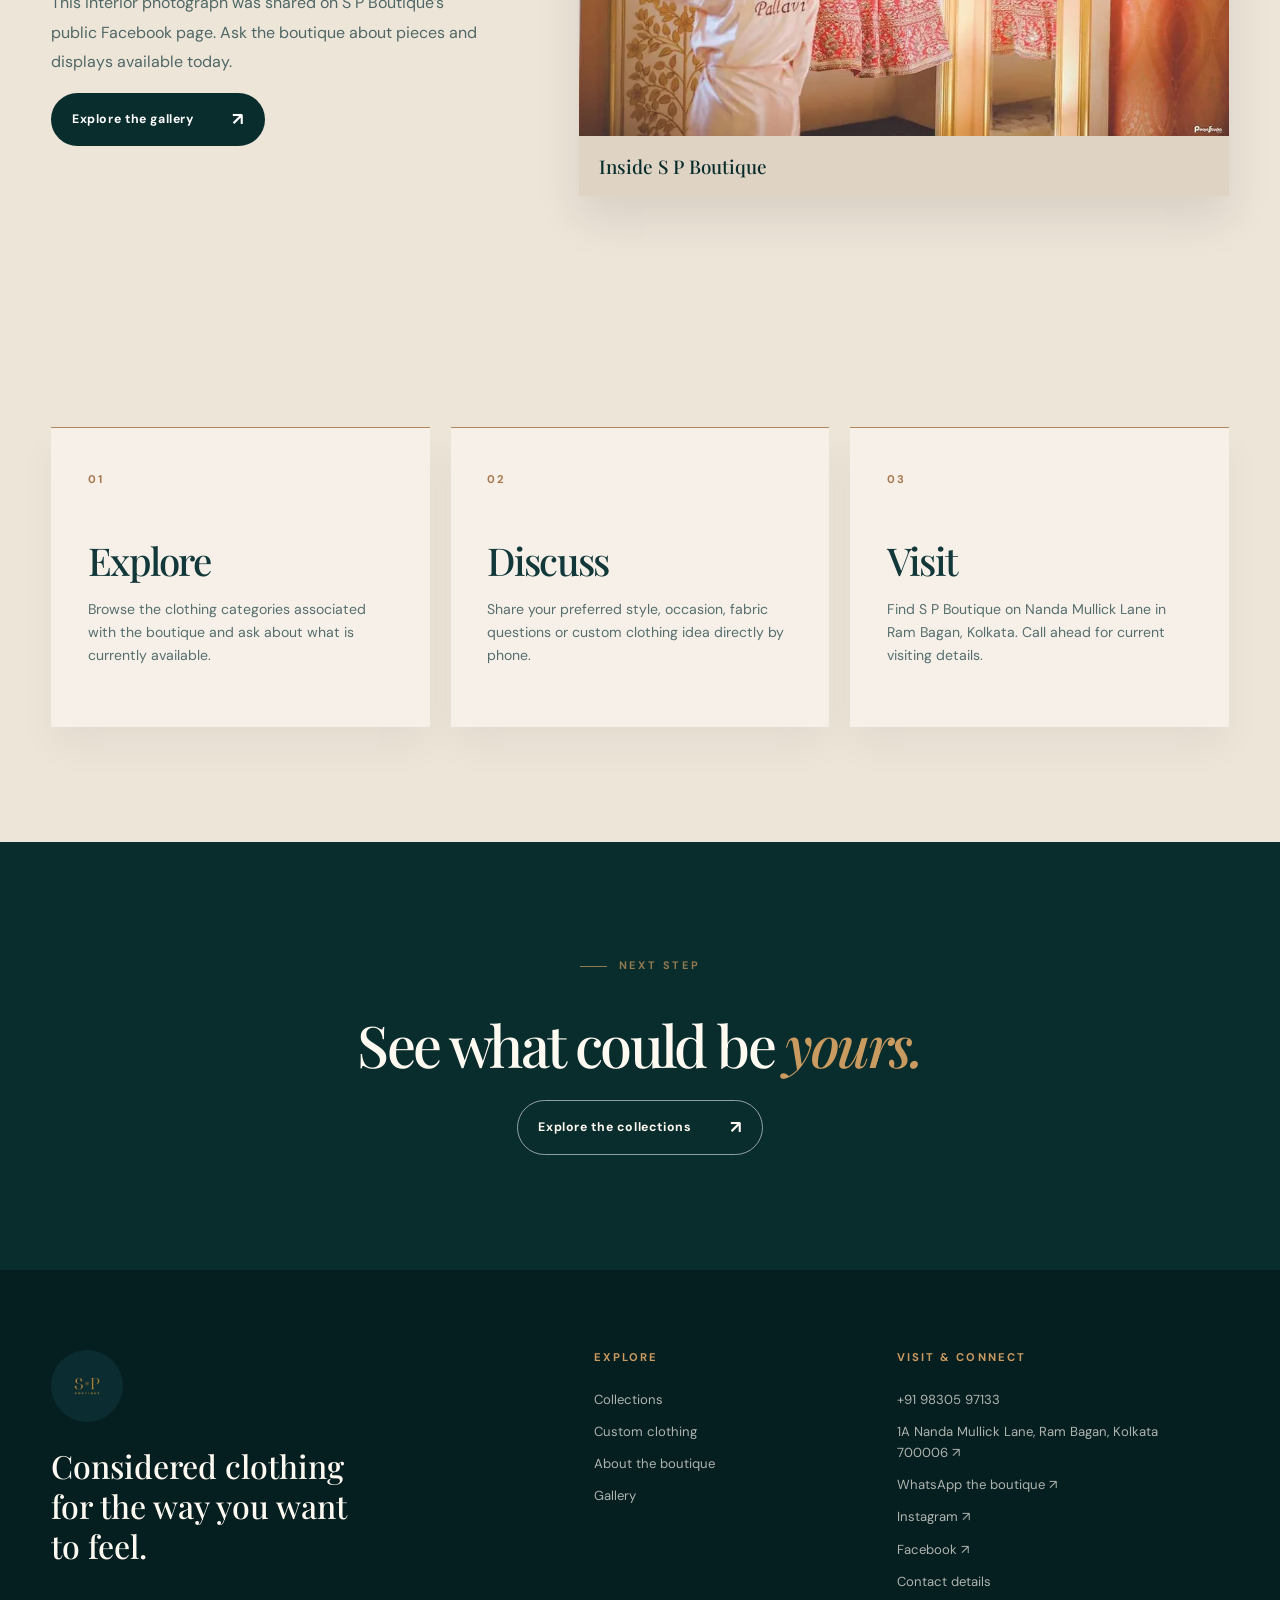
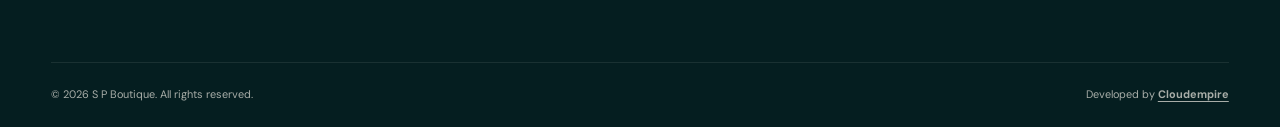
==== commit eba5b509: "Add boutique gallery, illustrated collection images and WhatsApp contact" ====
--- a/about.html
+++ b/about.html
@@ -1,36 +1,37 @@
-<!doctype html>
-<html lang="en">
-<head>
-  <meta charset="utf-8">
-  <meta name="viewport" content="width=device-width, initial-scale=1">
-  <meta name="theme-color" content="#092c2d">
-  <title>About S P Boutique | Ram Bagan, Kolkata</title>
-  <meta name="description" content="Learn about S P Boutique in Ram Bagan, Kolkata, and explore sarees, blouses, lehengas, gowns and custom clothing enquiries.">
-  <link rel="canonical" href="https://cloudempiretech.github.io/sp-boutique-kolkata/about.html">
-  <meta property="og:type" content="website"><meta property="og:title" content="About S P Boutique | Ram Bagan, Kolkata"><meta property="og:description" content="Learn about S P Boutique in Ram Bagan, Kolkata, and explore sarees, blouses, lehengas, gowns and custom clothing enquiries."><meta property="og:url" content="https://cloudempiretech.github.io/sp-boutique-kolkata/about.html"><meta property="og:image" content="https://cloudempiretech.github.io/sp-boutique-kolkata/assets/boutique-look-1024.webp">
-  <link rel="icon" href="assets/sp-boutique-mark.webp" type="image/webp">
-  <link rel="preconnect" href="https://fonts.googleapis.com"><link rel="preconnect" href="https://fonts.gstatic.com" crossorigin>
-  <link href="https://fonts.googleapis.com/css2?family=DM+Sans:wght@400;500;600;700&family=Manrope:wght@400;500;600;700&family=Playfair+Display:wght@400;500;600&display=swap" rel="stylesheet">
-  <link rel="stylesheet" href="assets/site.css">
-  <script type="application/ld+json">{"@context":"https://schema.org","@type":"ClothingStore","@id":"https://cloudempiretech.github.io/sp-boutique-kolkata/#business","name":"S P Boutique","url":"https://cloudempiretech.github.io/sp-boutique-kolkata/","telephone":"+919830597133","image":"https://cloudempiretech.github.io/sp-boutique-kolkata/assets/boutique-look-1024.webp","address":{"@type":"PostalAddress","streetAddress":"1st Floor, 1A Nanda Mullick Lane","addressLocality":"Kolkata","addressRegion":"West Bengal","postalCode":"700006","addressCountry":"IN"}}</script>
-  <script src="assets/site.js" defer></script>
-</head>
-<body class="">
-  <a class="skip-link" href="#main">Skip to content</a>
-  <header class="site-header" id="top"><div class="container header-inner"><a class="brand" href="index.html" aria-label="S P Boutique home"><img src="assets/sp-boutique-mark.webp" alt="" width="54" height="54"><span><strong>S P</strong><small>BOUTIQUE</small></span></a><button class="menu-toggle" type="button" aria-label="Open menu" aria-expanded="false" aria-controls="site-nav"><span></span><span></span><span></span></button><nav class="site-nav" id="site-nav" aria-label="Main navigation"><a href="index.html" class="" >Home</a><a href="about.html" class="active" aria-current="page">About</a><a href="collections.html" class="" >Collections</a><a href="custom-clothing.html" class="" >Custom clothing</a><a href="faq.html" class="" >FAQ</a><a href="contact.html" class="" >Contact</a><a class="nav-contact" href="tel:+919830597133">Call the boutique <span aria-hidden="true">↗</span></a></nav></div></header>
-  <main id="main">
-<section class="inner-hero dark"><div class="container inner-hero-grid"><div><p class="eyebrow"><span class="eyebrow-line"></span>About the boutique</p><h1>A place to find your own way to <em>dress up.</em></h1><p>S P Boutique is a fashion boutique in Ram Bagan, Kolkata, associated with sarees, blouses, lehengas, gowns and custom clothing.</p></div><div class="inner-art logo-art" aria-hidden="true"><div class="art-ring"></div><img src="assets/sp-boutique-mark.webp" alt="" width="400" height="400"></div></div></section>
-<section class="section cream"><div class="container editorial-grid"><div data-reveal><p class="eyebrow"><span class="eyebrow-line"></span>Our point of view</p><h2>Start with what feels like <em>you.</em></h2></div><div data-reveal><p>Some days call for a saree you can return to again and again. Others ask for a lehenga, a blouse that brings a look together, or a gown for a special event. The right piece begins with your occasion and your own sense of style.</p><p>Looking for something more personal? The sheet identifies custom clothing as part of S P Boutique’s work. Call us to discuss your idea and confirm what can be made or sourced.</p></div></div></section>
-<section class="section sand"><div class="container values-grid"><div class="value-card" data-reveal><span>01</span><h2>Explore</h2><p>Browse the clothing categories associated with the boutique and ask about what is currently available.</p></div><div class="value-card" data-reveal><span>02</span><h2>Discuss</h2><p>Share your preferred style, occasion, fabric questions or custom clothing idea directly by phone.</p></div><div class="value-card" data-reveal><span>03</span><h2>Visit</h2><p>Find S P Boutique on Nanda Mullick Lane in Ram Bagan, Kolkata. Call ahead for current visiting details.</p></div></div></section>
-<section class="section dark narrow-cta"><div class="container" data-reveal><p class="eyebrow"><span class="eyebrow-line"></span>Next step</p><h2>See what could be <em>yours.</em></h2><a class="button button-outline-light" href="collections.html" ><span>Explore the collections</span><span aria-hidden="true">↗</span></a></div></section></main>
-  <footer class="site-footer">
-      <div class="container footer-top">
-        <div><img class="footer-logo" src="assets/sp-boutique-mark.webp" alt="S P Boutique logo" width="72" height="72"><p class="footer-lead">Considered clothing for the way you want to feel.</p></div>
-        <div class="footer-links"><h2>Explore</h2><a href="collections.html">Collections</a><a href="custom-clothing.html">Custom clothing</a><a href="about.html">About the boutique</a></div>
-        <div class="footer-links"><h2>Visit & connect</h2><a href="tel:+919830597133">+91 98305 97133</a><a href="https://www.google.com/maps/search/?api=1&query=1A+Nanda+Mullick+Lane+Ram+Bagan+Kolkata+700006" target="_blank" rel="noopener noreferrer">1A Nanda Mullick Lane, Ram Bagan, Kolkata 700006 ↗</a><a href="contact.html">Contact details</a></div>
-      </div>
-      <div class="container footer-bottom"><span>© 2026 S P Boutique. All rights reserved.</span><span>Developed by <a href="https://cloudempire.tech/" target="_blank" rel="noopener noreferrer">Cloudempire</a></span></div>
-    </footer>
-  <a class="floating-call" href="tel:+919830597133" aria-label="Call S P Boutique"><svg viewBox="0 0 24 24" aria-hidden="true"><path d="M6.6 2.8a2 2 0 0 0-2.4 1.8c-.6 7.8 6.9 15.3 14.7 14.7a2 2 0 0 0 1.8-2.4l-.4-2a2 2 0 0 0-2.2-1.6l-2.5.3a2 2 0 0 0-1.3.7l-1.1 1.2a13.4 13.4 0 0 1-5.5-5.5l1.2-1.1a2 2 0 0 0 .7-1.3l.3-2.5a2 2 0 0 0-1.6-2.2l-1.7-.1Z" fill="none" stroke="currentColor" stroke-width="1.7" stroke-linejoin="round"/></svg></a>
-</body>
-</html>
+<!doctype html>
+<html lang="en">
+<head>
+  <meta charset="utf-8">
+  <meta name="viewport" content="width=device-width, initial-scale=1">
+  <meta name="theme-color" content="#092c2d">
+  <title>About S P Boutique | Ram Bagan, Kolkata</title>
+  <meta name="description" content="Learn about S P Boutique in Ram Bagan, Kolkata, and explore sarees, blouses, lehengas, gowns and custom clothing enquiries.">
+  <link rel="canonical" href="https://cloudempiretech.github.io/sp-boutique-kolkata/about.html">
+  <meta property="og:type" content="website"><meta property="og:title" content="About S P Boutique | Ram Bagan, Kolkata"><meta property="og:description" content="Learn about S P Boutique in Ram Bagan, Kolkata, and explore sarees, blouses, lehengas, gowns and custom clothing enquiries."><meta property="og:url" content="https://cloudempiretech.github.io/sp-boutique-kolkata/about.html"><meta property="og:image" content="https://cloudempiretech.github.io/sp-boutique-kolkata/assets/boutique-look-1024.webp">
+  <link rel="icon" href="assets/sp-boutique-mark.webp" type="image/webp">
+  <link rel="preconnect" href="https://fonts.googleapis.com"><link rel="preconnect" href="https://fonts.gstatic.com" crossorigin>
+  <link href="https://fonts.googleapis.com/css2?family=DM+Sans:wght@400;500;600;700&family=Manrope:wght@400;500;600;700&family=Playfair+Display:wght@400;500;600&display=swap" rel="stylesheet">
+  <link rel="stylesheet" href="assets/site.css">
+  <script type="application/ld+json">{"@context":"https://schema.org","@type":"ClothingStore","@id":"https://cloudempiretech.github.io/sp-boutique-kolkata/#business","name":"S P Boutique","url":"https://cloudempiretech.github.io/sp-boutique-kolkata/","telephone":"+919830597133","sameAs":["https://www.instagram.com/spboutiqueindia/","https://www.facebook.com/spboutiqueindia/"],"image":"https://cloudempiretech.github.io/sp-boutique-kolkata/assets/boutique-look-1024.webp","address":{"@type":"PostalAddress","streetAddress":"1st Floor, 1A Nanda Mullick Lane","addressLocality":"Kolkata","addressRegion":"West Bengal","postalCode":"700006","addressCountry":"IN"}}</script>
+  <script src="assets/site.js" defer></script>
+</head>
+<body class="">
+  <a class="skip-link" href="#main">Skip to content</a>
+  <header class="site-header" id="top"><div class="container header-inner"><a class="brand" href="index.html" aria-label="S P Boutique home"><img src="assets/sp-boutique-mark.webp" alt="" width="54" height="54"><span><strong>S P</strong><small>BOUTIQUE</small></span></a><button class="menu-toggle" type="button" aria-label="Open menu" aria-expanded="false" aria-controls="site-nav"><span></span><span></span><span></span></button><nav class="site-nav" id="site-nav" aria-label="Main navigation"><a href="index.html" class="" >Home</a><a href="about.html" class="active" aria-current="page">About</a><a href="collections.html" class="" >Collections</a><a href="custom-clothing.html" class="" >Custom clothing</a><a href="faq.html" class="" >FAQ</a><a href="gallery.html" class="" >Gallery</a><a href="contact.html" class="" >Contact</a><a class="nav-contact" href="https://wa.me/919830597133" target="_blank" rel="noopener noreferrer">WhatsApp us <span aria-hidden="true">↗</span></a></nav></div></header>
+  <main id="main">
+<section class="inner-hero dark"><div class="container inner-hero-grid"><div><p class="eyebrow"><span class="eyebrow-line"></span>About the boutique</p><h1>A place to find your own way to <em>dress up.</em></h1><p>S P Boutique is a fashion boutique in Ram Bagan, Kolkata, associated with sarees, blouses, lehengas, gowns and custom clothing.</p></div><div class="inner-art logo-art" aria-hidden="true"><div class="art-ring"></div><img src="assets/sp-boutique-mark.webp" alt="" width="400" height="400"></div></div></section>
+<section class="section cream"><div class="container editorial-grid"><div data-reveal><p class="eyebrow"><span class="eyebrow-line"></span>Our point of view</p><h2>Start with what feels like <em>you.</em></h2></div><div data-reveal><p>Some days call for a saree you can return to again and again. Others ask for a lehenga, a blouse that brings a look together, or a gown for a special event. The right piece begins with your occasion and your own sense of style.</p><p>Looking for something more personal? Custom clothing is listed among S P Boutique’s services. Call us to discuss your idea and confirm what can be made or sourced.</p></div></div></section>
+<section class="section sand about-photo"><div class="container about-photo-grid"><div data-reveal><p class="eyebrow"><span class="eyebrow-line"></span>A look inside</p><h2>See the boutique <em>for yourself.</em></h2><p>This interior photograph was shared on S P Boutique’s public Facebook page. Ask the boutique about pieces and displays available today.</p><a class="button button-secondary" href="gallery.html"><span>Explore the gallery</span><span aria-hidden="true">↗</span></a></div><figure data-reveal><img src="assets/boutique-interior.webp" alt="Pink embroidered outfit displayed inside S P Boutique" width="960" height="639" loading="lazy"><figcaption>Inside S P Boutique</figcaption></figure></div></section>
+<section class="section sand"><div class="container values-grid"><div class="value-card" data-reveal><span>01</span><h2>Explore</h2><p>Browse the clothing categories associated with the boutique and ask about what is currently available.</p></div><div class="value-card" data-reveal><span>02</span><h2>Discuss</h2><p>Share your preferred style, occasion, fabric questions or custom clothing idea directly by phone.</p></div><div class="value-card" data-reveal><span>03</span><h2>Visit</h2><p>Find S P Boutique on Nanda Mullick Lane in Ram Bagan, Kolkata. Call ahead for current visiting details.</p></div></div></section>
+<section class="section dark narrow-cta"><div class="container" data-reveal><p class="eyebrow"><span class="eyebrow-line"></span>Next step</p><h2>See what could be <em>yours.</em></h2><a class="button button-outline-light" href="collections.html" ><span>Explore the collections</span><span aria-hidden="true">↗</span></a></div></section></main>
+  <footer class="site-footer">
+      <div class="container footer-top">
+        <div><img class="footer-logo" src="assets/sp-boutique-mark.webp" alt="S P Boutique logo" width="72" height="72"><p class="footer-lead">Considered clothing for the way you want to feel.</p></div>
+        <div class="footer-links"><h2>Explore</h2><a href="collections.html">Collections</a><a href="custom-clothing.html">Custom clothing</a><a href="about.html">About the boutique</a><a href="gallery.html">Gallery</a></div>
+        <div class="footer-links"><h2>Visit & connect</h2><a href="tel:+919830597133">+91 98305 97133</a><a href="https://www.google.com/maps/search/?api=1&query=1A+Nanda+Mullick+Lane+Ram+Bagan+Kolkata+700006" target="_blank" rel="noopener noreferrer">1A Nanda Mullick Lane, Ram Bagan, Kolkata 700006 ↗</a><a href="https://wa.me/919830597133" target="_blank" rel="noopener noreferrer">WhatsApp the boutique ↗</a><a href="https://www.instagram.com/spboutiqueindia/" target="_blank" rel="noopener noreferrer">Instagram ↗</a><a href="https://www.facebook.com/spboutiqueindia/" target="_blank" rel="noopener noreferrer">Facebook ↗</a><a href="contact.html">Contact details</a></div>
+      </div>
+      <div class="container footer-bottom"><span>© 2026 S P Boutique. All rights reserved.</span><span>Developed by <a href="https://cloudempire.tech/" target="_blank" rel="noopener noreferrer">Cloudempire</a></span></div>
+    </footer>
+  <a class="floating-call floating-whatsapp" href="https://wa.me/919830597133" target="_blank" rel="noopener noreferrer" aria-label="Chat with S P Boutique on WhatsApp"><svg viewBox="0 0 32 32" aria-hidden="true"><path fill="currentColor" d="M16 .9A15.1 15.1 0 0 0 3 23.7L.9 31l7.5-2A15.1 15.1 0 1 0 16 .9Zm0 27.5c-2.4 0-4.7-.7-6.7-2l-.5-.3-4.4 1.2 1.2-4.3-.3-.5a12.4 12.4 0 1 1 10.7 5.9Zm6.8-9.3c-.4-.2-2.2-1.1-2.5-1.2-.3-.1-.6-.2-.8.2-.2.4-1 1.2-1.2 1.4-.2.2-.4.3-.8.1-.4-.2-1.6-.6-3-1.9-1.1-1-1.9-2.2-2.1-2.6-.2-.4 0-.6.2-.8l.6-.7.4-.6c.1-.2 0-.5 0-.7l-1.2-2.8c-.3-.7-.6-.6-.8-.6h-.7c-.3 0-.7.1-1 .5s-1.3 1.3-1.3 3.1 1.4 3.6c1.4 2.3 3.1 4.3 5.2 5.7 2.1 1.4 2.8 1.5 3.8 1.2 1.1-.3 2.2-1.2 2.5-2.2.3-1 .3-1.8.2-2-.1-.1-.4-.2-.8-.4Z"/></svg></a>
+</body>
+</html>
--- a/assets/site.css
+++ b/assets/site.css
@@ -1,9 +1,48 @@
-:root{--ink:#12383a;--dark:#092c2d;--dark2:#0d3636;--cream:#f8f4ed;--sand:#eee5d9;--gold:#ca9b60;--line:rgba(15,54,55,.16);--white:#fffaf1;--serif:'Playfair Display',Georgia,serif;--sans:'DM Sans',Arial,sans-serif}
-*{box-sizing:border-box}html{scroll-behavior:smooth}body{margin:0;background:var(--cream);color:var(--ink);font:16px/1.65 var(--sans);overflow-x:hidden}body.menu-open{overflow:hidden}a{color:inherit}button{font:inherit}img{display:block;max-width:100%}h1,h2,h3,p{margin-top:0}h1,h2,h3{line-height:1.12}h1,h2{font-family:var(--serif);font-weight:500;letter-spacing:-.045em}h1 em,h2 em{font-weight:500;color:var(--gold)}h1{font-size:clamp(3.3rem,7.1vw,7.8rem)}h2{font-size:clamp(2.45rem,4.5vw,5.1rem)}p{color:inherit}.container{width:min(1380px,calc(100% - 8vw));margin-inline:auto}.skip-link{position:absolute;left:1rem;top:-5rem;z-index:1000;background:white;padding:.6rem 1rem}.skip-link:focus{top:1rem}:focus-visible{outline:3px solid #eeb466;outline-offset:4px}.site-header{position:absolute;inset:0 0 auto;z-index:50;color:var(--white);border-bottom:1px solid rgba(255,255,255,.15)}.header-inner{min-height:86px;display:flex;align-items:center;justify-content:space-between;gap:2rem}.brand{display:flex;align-items:center;gap:.7rem;text-decoration:none;color:var(--white)}.brand img{width:54px;height:54px;border-radius:50%;object-fit:cover}.brand strong{display:block;font-family:var(--serif);font-size:1.38rem;line-height:1}.brand small{display:block;font-size:.55rem;letter-spacing:.42em;margin-top:.4rem}.site-nav{display:flex;align-items:center;gap:clamp(.6rem,1.65vw,1.8rem)}.site-nav>a{text-decoration:none;font-size:.79rem;font-weight:700;letter-spacing:.02em;white-space:nowrap;opacity:.83;transition:opacity .2s,color .2s,transform .2s}.site-nav>a:hover,.site-nav>a.active{opacity:1;color:#e8c492;transform:translateY(-2px)}.site-nav .nav-contact{border:1px solid rgba(255,255,255,.45);padding:.67rem 1rem;border-radius:100px;opacity:1}.menu-toggle{display:none}.dark{background:var(--dark);color:var(--white)}.cream{background:var(--cream)}.sand{background:var(--sand)}.eyebrow{display:flex;align-items:center;gap:.75rem;font-size:.68rem;font-weight:700;letter-spacing:.24em;text-transform:uppercase;margin-bottom:2.3rem;color:var(--gold)}.eyebrow-line{width:27px;height:1px;background:currentColor;display:inline-block}.button{display:inline-flex;align-items:center;justify-content:space-between;gap:2.4rem;padding:1rem 1.3rem;border-radius:100px;min-height:53px;text-decoration:none;font-size:.77rem;letter-spacing:.05em;font-weight:700;transition:transform .25s,box-shadow .25s,background .25s,color .25s}.button:hover{transform:translateY(-4px);box-shadow:0 18px 35px rgba(0,0,0,.16)}.button span:last-child{font-size:1.1rem;line-height:1}.button-primary{background:var(--gold);color:#102b2c}.button-secondary{background:var(--dark);color:white}.button-outline{border:1px solid #a89780;color:var(--white)}.button-outline-light{border:1px solid rgba(255,255,255,.55);color:var(--white)}.button-light{background:var(--white);color:var(--dark)}.hero-home{min-height:760px;background:radial-gradient(circle at 73% 29%,#1b4946 0,#092c2d 42%,#061f22 100%);color:var(--white);position:relative;overflow:hidden;padding:145px 0 32px}.hero-grain,.inner-hero:before{position:absolute;inset:0;content:'';opacity:.24;pointer-events:none;background-image:radial-gradient(#d4a66a .55px,transparent .6px);background-size:15px 15px;mask-image:linear-gradient(90deg,transparent 0,black 100%)}.hero-grid{display:grid;grid-template-columns:1.03fr .97fr;align-items:center;gap:2vw;position:relative;z-index:1;min-height:555px}.hero-copy{position:relative;z-index:3}.hero-copy h1{max-width:800px;line-height:1.04;margin-bottom:1.55rem}.hero-copy h1 em{display:inline-block}.hero-lead{font-size:1.02rem;max-width:530px;opacity:.77;line-height:1.85}.hero-actions{display:flex;gap:.85rem;flex-wrap:wrap;margin-top:2.1rem}.hero-note{display:flex;align-items:center;gap:.7rem;margin-top:3.7rem;font-size:.73rem;letter-spacing:.05em;opacity:.62}.star{color:var(--gold);font-size:1.4rem}.hero-visual{height:580px;position:relative;transform:translateY(var(--scroll-depth,0px));transition:transform .2s linear;perspective:1000px}.hero-orbit{position:absolute;border:1px solid rgba(212,168,109,.34);border-radius:50%;aspect-ratio:1;left:9%;top:1%;width:87%;transform:rotate(-18deg)}.orbit-two{width:65%;left:20%;top:13%;border-color:rgba(255,255,255,.15)}.hero-photo-frame{position:absolute;width:min(76%,440px);height:520px;left:15%;top:6%;border-radius:46% 46% 5% 5%/33% 33% 4% 4%;overflow:hidden;box-shadow:28px 34px 0 rgba(19,65,62,.7),0 45px 85px rgba(0,0,0,.48);border:4px solid rgba(236,190,128,.62);transform:rotate(4deg) rotateY(-5deg);animation:float-in 1s .35s both}.hero-photo-frame img{width:100%;height:100%;object-fit:cover;object-position:center 30%;transition:transform 1.2s}.hero-visual:hover .hero-photo-frame img{transform:scale(1.06)}.hero-floating-label{position:absolute;bottom:3%;left:1%;z-index:2;display:grid;background:rgba(246,238,223,.92);backdrop-filter:blur(12px);color:var(--dark);padding:1rem 1.3rem;min-width:200px;box-shadow:0 18px 40px rgba(0,0,0,.24);transform:rotate(-6deg);animation:rise .7s 1s both}.hero-floating-label span{font-size:.58rem;letter-spacing:.18em}.hero-floating-label strong{font:500 1.4rem var(--serif)}.hero-seal{position:absolute;right:-2%;bottom:12%;width:95px;height:95px;display:flex;align-items:center;justify-content:center;gap:3px;border:1px solid #ddb57d;border-radius:50%;color:#e8c492;font:1.6rem var(--serif);box-shadow:0 0 0 7px rgba(222,178,122,.09);transform:rotate(10deg)}.hero-seal span{font-size:.8rem}.hero-bottom{display:flex;align-items:center;justify-content:space-between;position:relative;z-index:3;color:rgba(255,255,255,.56);text-transform:uppercase;letter-spacing:.2em;font-size:.6rem}.hero-bottom a{color:var(--gold);font-size:1.2rem;text-decoration:none}.home .hero-copy .eyebrow,.home .hero-copy h1,.home .hero-copy .hero-lead,.home .hero-copy .hero-actions,.home .hero-copy .hero-note{opacity:0;transform:translateY(24px)}.ready .hero-copy .eyebrow,.ready .hero-copy h1,.ready .hero-copy .hero-lead,.ready .hero-copy .hero-actions,.ready .hero-copy .hero-note{animation:rise .72s both}.ready .hero-copy h1{animation-delay:.15s}.ready .hero-copy .hero-lead{animation-delay:.3s}.ready .hero-copy .hero-actions{animation-delay:.45s}.ready .hero-copy .hero-note{animation-delay:.6s}@keyframes rise{from{opacity:0;transform:translateY(25px)}to{opacity:1;transform:translateY(0)}}@keyframes float-in{from{opacity:0;transform:translateY(35px) rotate(0)}to{opacity:1;transform:rotate(4deg) rotateY(-5deg)}}.ticker{overflow:hidden;background:#cb9d67;color:#102d2e;padding:.75rem 0}.ticker>div{display:flex;justify-content:space-around;align-items:center;gap:2rem;width:max(100%,1100px);white-space:nowrap}.ticker span{font-size:.63rem;letter-spacing:.22em;font-weight:700}.ticker b{font-size:1rem}.section{padding:clamp(5rem,9vw,9rem) 0}.section-heading{max-width:750px;margin-bottom:3.4rem}.section-heading h2{margin-bottom:1rem}.section-heading p{max-width:610px;opacity:.7}.collection-grid{display:grid;grid-template-columns:repeat(4,1fr);gap:1.2rem;perspective:1100px}.collection-card{min-height:375px;background:#e8ded0;padding:1.35rem;text-decoration:none;display:flex;flex-direction:column;position:relative;overflow:hidden;border:1px solid rgba(12,53,54,.08);box-shadow:0 15px 30px rgba(50,35,20,.07);transform-style:preserve-3d;transform:rotateX(var(--rx,0deg)) rotateY(var(--ry,0deg));transition:transform .3s,box-shadow .3s,background .3s}.collection-card:hover{box-shadow:0 25px 55px rgba(34,29,20,.18);background:#e4d2bb}.card-lehenga{background:#d7bdb0}.card-blouse{background:#d1d9d1}.card-gown{background:#ded9c9}.card-index{font-size:.65rem;letter-spacing:.14em;font-weight:700}.garment-art{flex:1;position:relative;display:block;min-height:200px;filter:drop-shadow(17px 20px 13px rgba(50,38,25,.22));transition:transform .6s}.collection-card:hover .garment-art{transform:translateY(-8px) rotate(3deg) scale(1.04)}.garment-art:before{content:'';position:absolute;left:25%;top:10%;width:50%;height:80%;background:linear-gradient(130deg,#9c493f,#da8675 43%,#a6534a);clip-path:polygon(34% 0,66% 0,75% 28%,98% 100%,2% 100%,25% 28%);border-radius:25% 25% 10% 10%}.garment-art:after{content:'';position:absolute;inset:23% 30% 10%;border:1px solid rgba(255,221,167,.6);clip-path:polygon(0 0,100% 0,100% 100%,0 100%);transform:rotate(-8deg)}.garment-art i{position:absolute;left:42%;top:4%;width:16%;height:18%;border:5px solid rgba(116,59,53,.6);border-bottom:0;border-radius:50% 50% 0 0}.garment-lehenga:before{background:linear-gradient(120deg,#724346,#b96c67 54%,#6f3c43);clip-path:polygon(36% 0,64% 0,72% 32%,99% 100%,1% 100%,28% 32%)}.garment-blouse:before{background:linear-gradient(120deg,#607c70,#9fb0a0 55%,#4b6e64);clip-path:polygon(20% 8%,37% 0,63% 0,80% 8%,97% 38%,81% 49%,73% 32%,70% 72%,30% 72%,27% 32%,19% 49%,3% 38%)}.garment-blouse:after{inset:15% 30% 47%}.garment-gown:before{background:linear-gradient(130deg,#a28e61,#e3c99c 50%,#92784f);clip-path:polygon(35% 0,65% 0,71% 31%,95% 100%,5% 100%,29% 31%)}.card-title{display:flex;justify-content:space-between;align-items:center;font:500 1.65rem var(--serif);margin-bottom:.35rem}.card-title b{font:1.1rem var(--sans);transition:transform .3s}.collection-card:hover .card-title b{transform:translate(3px,-3px)}.card-copy{font-size:.71rem;line-height:1.4;opacity:.68}.story-grid{display:grid;grid-template-columns:1fr 1fr;align-items:center;gap:10%;min-height:410px}.story-mark{height:360px;display:grid;place-items:center;position:relative;perspective:800px}.story-mark img{width:265px;height:265px;border-radius:50%;object-fit:cover;position:relative;box-shadow:25px 26px 40px rgba(0,0,0,.3),0 0 0 13px rgba(199,151,93,.09);transform:rotateY(-10deg)}.mark-glow{position:absolute;width:290px;height:290px;background:#b68e59;border-radius:50%;filter:blur(80px);opacity:.17}.story-mark-caption{position:absolute;bottom:8px;letter-spacing:.38em;font-size:.58rem;color:var(--gold)}.story-copy h2{max-width:570px}.story-copy p{max-width:520px;opacity:.72;line-height:1.9;margin-bottom:2rem}.split-cta{display:grid;grid-template-columns:1fr .7fr;gap:10%;align-items:end}.split-cta h2{max-width:650px;margin-bottom:0}.split-cta p{opacity:.72;line-height:1.8;margin-bottom:1.6rem}.visit-banner{background:#a77954;color:white;padding:5rem 0;position:relative;overflow:hidden}.visit-banner:before{content:'';position:absolute;width:370px;height:370px;border:1px solid rgba(255,255,255,.2);border-radius:50%;top:-130px;right:4%;box-shadow:0 0 0 35px rgba(255,255,255,.035),0 0 0 70px rgba(255,255,255,.025)}.visit-inner{display:grid;grid-template-columns:auto 1fr auto;gap:2.5rem;align-items:center;position:relative}.visit-inner .eyebrow{color:#fff4dc;margin-bottom:1rem}.visit-inner h2{margin-bottom:.7rem}.visit-inner h2 em{color:#f4dbc1}.visit-inner p{margin-bottom:0;opacity:.8}.visit-ornament{font-size:4rem;align-self:start;line-height:1;color:#ecd0a8}.visit-actions{display:flex;flex-direction:column;gap:.8rem}.site-footer{background:#051e20;color:var(--white);padding:5rem 0 0}.footer-top{display:grid;grid-template-columns:1.3fr .65fr .9fr;gap:5vw;padding-bottom:4rem}.footer-logo{border-radius:50%;object-fit:cover;margin-bottom:1.5rem}.footer-lead{font:500 2rem/1.25 var(--serif);max-width:330px}.footer-links{display:flex;flex-direction:column;align-items:flex-start;gap:.65rem}.footer-links h2{font:700 .7rem var(--sans);letter-spacing:.18em;text-transform:uppercase;color:var(--gold);margin-bottom:.9rem}.footer-links a{text-decoration:none;font-size:.82rem;opacity:.68;max-width:280px}.footer-links a:hover{text-decoration:underline;opacity:1}.footer-bottom{display:flex;justify-content:space-between;gap:2rem;border-top:1px solid rgba(255,255,255,.13);padding:1.45rem 0;font-size:.68rem;opacity:.65}.footer-bottom a{font-weight:700;text-decoration:underline;text-underline-offset:3px}.floating-call{position:fixed;bottom:1.3rem;right:1.3rem;z-index:40;width:54px;height:54px;border-radius:50%;display:grid;place-items:center;background:var(--gold);color:var(--dark);box-shadow:0 10px 35px rgba(0,0,0,.25);transition:transform .25s}.floating-call:hover{transform:translateY(-4px)}.floating-call svg{width:23px;height:23px}.inner-hero{position:relative;overflow:hidden;padding:180px 0 100px}.inner-hero-grid{position:relative;display:grid;grid-template-columns:1.1fr .9fr;gap:6%;align-items:center;min-height:340px}.inner-hero h1{font-size:clamp(3.3rem,6.1vw,6.8rem);max-width:790px;margin-bottom:1.5rem}.inner-hero p:not(.eyebrow){max-width:550px;opacity:.73;line-height:1.9}.inner-art{height:340px;position:relative;display:grid;place-items:center}.logo-art img{width:250px;height:250px;border-radius:50%;position:relative;box-shadow:25px 33px 45px rgba(0,0,0,.36);transform:rotateY(-12deg)}.art-ring{position:absolute;width:310px;height:310px;border:1px solid rgba(221,180,125,.4);border-radius:50%;box-shadow:0 0 0 30px rgba(221,180,125,.05),0 0 0 60px rgba(221,180,125,.025)}.abstract-art{perspective:800px}.abstract-sun{position:absolute;width:250px;height:250px;border-radius:50%;background:radial-gradient(circle at 30% 25%,#ebd1a0,#b48952 50%,#714a3a);box-shadow:35px 40px 70px rgba(0,0,0,.32);transform:translate(50px,-50px)}.abstract-fabric{position:absolute;width:240px;height:280px;border-radius:80% 9% 45% 45%;background:linear-gradient(135deg,#9e4f50,#d9987a 44%,#6f3740 80%);transform:rotate(-27deg) translate(-18px,18px) rotateY(-18deg);box-shadow:25px 35px 45px rgba(0,0,0,.38)}.abstract-shadow{position:absolute;width:310px;height:310px;border:1px solid rgba(237,200,151,.4);border-radius:50%;transform:translate(-15px,10px)}.editorial-grid{display:grid;grid-template-columns:1fr 1fr;gap:10%}.editorial-grid p{font-size:1.05rem;line-height:1.95;opacity:.75}.values-grid{display:grid;grid-template-columns:repeat(3,1fr);gap:1.3rem}.value-card{padding:2.3rem;background:rgba(255,255,255,.42);border-top:1px solid #af855d;min-height:300px;box-shadow:0 20px 35px rgba(30,30,20,.045)}.value-card span{font-size:.7rem;letter-spacing:.18em;color:#a7784e;font-weight:700}.value-card h2{font-size:2.4rem;margin:3rem 0 1rem}.value-card p{font-size:.88rem;opacity:.7}.narrow-cta{text-align:center}.narrow-cta h2{margin:0 auto 1.5rem;max-width:800px}.narrow-cta .eyebrow{justify-content:center}.narrow-cta p{opacity:.7}.collection-details .section-heading{margin-bottom:3rem}.detail-row{display:grid;grid-template-columns:.2fr .65fr 1.4fr .55fr;gap:2rem;align-items:center;padding:2rem 0;border-top:1px solid var(--line);scroll-margin-top:30px}.detail-row:last-child{border-bottom:1px solid var(--line)}.detail-number{font-size:.66rem;font-weight:700;letter-spacing:.15em;color:#9a704d}.detail-symbol{height:130px;border-radius:48% 48% 14% 14%;display:grid;place-items:center;font-size:3.3rem;background:#e1c7b6;color:#9b604d;transform:rotate(-5deg);box-shadow:13px 16px 0 rgba(35,73,70,.1)}.symbol-lehenga{background:#d5beb2;color:#814c53}.symbol-blouse{background:#d4dfd7;color:#648071}.symbol-gown{background:#e2d8bb;color:#9e8451}.detail-row h2{font-size:2.55rem;margin-bottom:.4rem}.detail-row p{font-size:.9rem;opacity:.7;max-width:560px;margin-bottom:0}.detail-row a{font-size:.76rem;font-weight:700;text-underline-offset:4px}.custom-hero .inner-hero-grid{grid-template-columns:1fr .8fr}.custom-hero h1{font-size:clamp(3.2rem,5.8vw,6.8rem)}.custom-hero .button{margin-top:1rem}.detail-photo{height:380px;overflow:hidden;border-radius:45% 45% 4% 4%;border:4px solid rgba(207,165,104,.6);box-shadow:25px 30px 0 rgba(37,83,77,.5),0 25px 50px rgba(0,0,0,.35);transform:translateY(var(--scroll-depth,0px)) rotate(4deg)}.detail-photo img{width:100%;height:100%;object-fit:cover;transition:transform 1.2s}.detail-photo:hover img{transform:scale(1.08)}.process-grid{display:grid;grid-template-columns:1fr 1fr;gap:10%}.process-intro h2{max-width:560px}.process-intro p{max-width:520px;opacity:.7}.process-list>div{border-top:1px solid var(--line);padding:1.5rem 0;display:grid;grid-template-columns:45px 1fr;column-gap:1rem}.process-list b{grid-row:span 2;color:#ad7d4d;font-size:.75rem}.process-list h3{font:500 1.7rem var(--serif);margin-bottom:.4rem}.process-list p{grid-column:2;font-size:.85rem;opacity:.7;margin:0}.centered-cta{text-align:center;max-width:750px}.centered-cta .section-icon,.faq-side .section-icon{display:block;color:#b58a5c;font-size:2rem;margin-bottom:1rem}.centered-cta h2{margin-bottom:.75rem}.centered-cta p{opacity:.7;margin-bottom:2rem}.simple-hero{padding:190px 0 95px}.simple-hero h1{max-width:970px}.faq-layout{display:grid;grid-template-columns:.75fr 1.25fr;gap:8%}.faq-side h2{font-size:2.7rem}.faq-side p{opacity:.7;max-width:300px}.faq-side .button{margin-top:1rem}.accordion details{border-top:1px solid var(--line);padding:0}.accordion details:last-child{border-bottom:1px solid var(--line)}.accordion summary{cursor:pointer;display:flex;justify-content:space-between;align-items:center;gap:1rem;list-style:none;padding:1.25rem 0;font:500 1.3rem var(--serif)}.accordion summary::-webkit-details-marker{display:none}.accordion summary span{font:1.5rem var(--sans);color:#a3764c;transition:transform .2s}.accordion details[open] summary span{transform:rotate(45deg)}.accordion details p{font-size:.9rem;opacity:.72;max-width:600px;padding-bottom:1.4rem}.accordion details a{font-weight:700}.contact-grid{display:grid;grid-template-columns:1fr 1fr;gap:1.3rem}.contact-panel{min-height:420px;padding:clamp(2rem,4vw,4rem);background:#e9ded0;display:flex;flex-direction:column;align-items:flex-start;box-shadow:0 25px 40px rgba(30,30,20,.07)}.contact-panel-dark{background:var(--dark);color:var(--white)}.panel-number{font-size:.65rem;font-weight:700;letter-spacing:.23em;color:#9a704d;margin-bottom:3rem}.contact-panel-dark .panel-number{color:var(--gold)}.contact-panel h2{font-size:clamp(2.3rem,3.5vw,4rem);max-width:450px}.contact-panel p{opacity:.73;max-width:380px}.contact-big-link{font:500 clamp(1.3rem,2.2vw,2.4rem) var(--serif);text-decoration:none;border-bottom:1px solid currentColor;padding-bottom:.25rem;margin-top:auto}.contact-big-link span{font:1.2rem var(--sans)}.contact-panel address{font-style:normal;line-height:1.9;opacity:.75;margin-bottom:1.8rem}.contact-panel .button{margin-top:auto}.contact-panel small{margin-top:1rem;opacity:.5}.contact-panel-dark small{opacity:.6}html.ready [data-reveal]{opacity:0;transform:translateY(35px);transition:opacity .65s ease,transform .65s cubic-bezier(.2,.75,.2,1)}html.ready [data-reveal].revealed{opacity:1;transform:translateY(0)}.collection-card[data-reveal].revealed{transform:rotateX(var(--rx,0deg)) rotateY(var(--ry,0deg))}.collection-card:nth-child(2){transition-delay:.08s}.collection-card:nth-child(3){transition-delay:.16s}.collection-card:nth-child(4){transition-delay:.24s}html.leaving body{opacity:0;transform:translateY(-8px);transition:opacity .18s,transform .18s}
-@media(max-width:1100px){.site-nav{gap:.8rem}.site-nav>a{font-size:.69rem}.hero-home{min-height:700px}.hero-visual{height:520px}.hero-photo-frame{height:470px}.collection-grid{grid-template-columns:repeat(2,1fr)}.collection-card{min-height:350px}.visit-inner{grid-template-columns:auto 1fr}.visit-actions{grid-column:2;flex-direction:row}.detail-row{grid-template-columns:.2fr .6fr 1.4fr}.detail-row a{grid-column:3}}
-@media(max-width:850px){.header-inner{min-height:76px}.menu-toggle{display:flex;flex-direction:column;justify-content:center;gap:5px;background:transparent;color:white;border:1px solid rgba(255,255,255,.35);border-radius:50%;width:45px;height:45px;align-items:center;z-index:52}.menu-toggle span{height:1px;width:18px;background:currentColor;transition:transform .2s}.menu-toggle[aria-expanded=true] span:first-child{transform:translateY(6px) rotate(45deg)}.menu-toggle[aria-expanded=true] span:nth-child(2){opacity:0}.menu-toggle[aria-expanded=true] span:last-child{transform:translateY(-6px) rotate(-45deg)}.site-nav{position:fixed;inset:0 0 0 auto;width:min(360px,100%);padding:110px 7vw 3rem;display:flex;flex-direction:column;align-items:stretch;gap:0;background:#0b3031;box-shadow:-20px 0 50px rgba(0,0,0,.32);transform:translateX(105%);transition:transform .3s}.site-nav.open{transform:translateX(0)}.site-nav>a{font-size:1rem;padding:.8rem 0;border-bottom:1px solid rgba(255,255,255,.1)}.site-nav .nav-contact{margin-top:1.5rem;text-align:center}.hero-grid{grid-template-columns:1fr .85fr;gap:0}.hero-copy h1{font-size:clamp(3rem,7vw,5rem)}.hero-visual{height:450px}.hero-photo-frame{height:380px;width:85%;left:7%;top:9%}.hero-floating-label{bottom:1%;left:-6%}.hero-seal{display:none}.story-grid{gap:5%}.inner-hero-grid{grid-template-columns:1fr .7fr}.logo-art img{width:190px;height:190px}.art-ring{width:240px;height:240px}.detail-photo{height:310px}.footer-top{gap:3vw}}
-@media(max-width:700px){.container{width:min(100% - 2.25rem,560px)}.site-header{border-color:rgba(255,255,255,.12)}.brand img{width:46px;height:46px}.hero-home{padding:120px 0 25px;min-height:0}.hero-grid{display:flex;flex-direction:column;align-items:stretch}.hero-copy h1{font-size:clamp(3.5rem,12vw,5.5rem);margin-bottom:1.1rem}.hero-copy h1 br{display:none}.hero-copy .eyebrow{margin-bottom:1.2rem}.hero-lead{font-size:.92rem}.hero-actions{margin-top:1.5rem}.hero-actions .button{flex:1;gap:.7rem;padding:.8rem 1rem;font-size:.67rem}.hero-note{margin-top:1.7rem}.hero-visual{height:480px;margin-top:1.5rem}.hero-photo-frame{width:min(72%,340px);height:430px;left:12%;top:4%}.hero-orbit{width:80%;left:10%}.hero-floating-label{left:1%;bottom:2%;min-width:170px}.hero-bottom{margin-top:1rem}.hero-bottom span:last-child{display:none}.ticker>div{width:1100px}.section{padding:5rem 0}.section-heading{margin-bottom:2rem}.collection-grid{grid-template-columns:repeat(2,1fr);gap:.65rem}.collection-card{min-height:265px;padding:.9rem}.garment-art{min-height:125px}.card-title{font-size:1.25rem}.card-copy{font-size:.64rem}.story-grid,.split-cta,.editorial-grid,.process-grid,.faq-layout,.contact-grid{grid-template-columns:1fr;gap:2rem}.story-mark{height:300px}.story-mark img{width:230px;height:230px}.split-cta h2{margin-bottom:1rem}.visit-inner{display:block}.visit-ornament{display:block;font-size:2.5rem;margin-bottom:1rem}.visit-actions{display:flex;flex-wrap:wrap;margin-top:1.5rem}.visit-actions .button{flex:1}.footer-top{grid-template-columns:1fr 1fr;row-gap:2.5rem}.footer-top>div:first-child{grid-column:span 2}.footer-lead{font-size:1.7rem}.footer-bottom{flex-direction:column;gap:.35rem}.inner-hero{padding:130px 0 70px}.inner-hero-grid{grid-template-columns:1fr;gap:1rem}.inner-hero h1{font-size:clamp(3.3rem,11vw,5.5rem)}.inner-art{height:250px}.logo-art img{width:180px;height:180px}.art-ring{width:215px;height:215px}.abstract-art{height:180px}.abstract-sun{width:140px;height:140px}.abstract-fabric{width:125px;height:155px}.abstract-shadow{width:190px;height:190px}.values-grid{grid-template-columns:1fr;gap:.7rem}.value-card{min-height:230px}.value-card h2{margin-top:1.5rem}.detail-row{grid-template-columns:40px 90px 1fr;gap:1rem}.detail-symbol{height:90px;font-size:2rem}.detail-row h2{font-size:2rem}.detail-row p{font-size:.8rem}.detail-row a{grid-column:3}.custom-hero .inner-hero-grid{grid-template-columns:1fr}.detail-photo{height:220px;width:70%;margin:1rem auto 0}.process-list>div{grid-template-columns:38px 1fr}.simple-hero{padding:145px 0 65px}.faq-side h2{font-size:2.5rem}.contact-panel{min-height:360px}.panel-number{margin-bottom:2rem}.floating-call{bottom:.8rem;right:.8rem;width:48px;height:48px}}
-@media(max-width:420px){.hero-visual{height:405px}.hero-photo-frame{height:360px}.hero-floating-label{bottom:0}.collection-card{min-height:240px}.garment-art{min-height:105px}.card-title{font-size:1.12rem}.visit-actions{display:grid}.detail-row{grid-template-columns:30px 65px 1fr;gap:.65rem}.detail-symbol{height:70px}.detail-row h2{font-size:1.65rem}.footer-top{grid-template-columns:1fr}.footer-top>div:first-child{grid-column:span 1}}
-@media(prefers-reduced-motion:reduce){html{scroll-behavior:auto}*,*:before,*:after{animation-duration:.01ms!important;animation-iteration-count:1!important;transition-duration:.01ms!important}.home .hero-copy .eyebrow,.home .hero-copy h1,.home .hero-copy .hero-lead,.home .hero-copy .hero-actions,.home .hero-copy .hero-note,[data-reveal]{opacity:1!important;transform:none!important}.hero-photo-frame,.hero-floating-label{animation:none!important}.hero-visual,.detail-photo{transform:none!important}}
-html:not(.ready) .home .hero-copy .eyebrow,html:not(.ready) .home .hero-copy h1,html:not(.ready) .home .hero-copy .hero-lead,html:not(.ready) .home .hero-copy .hero-actions,html:not(.ready) .home .hero-copy .hero-note{opacity:1;transform:none}
-
+:root{--ink:#12383a;--dark:#092c2d;--dark2:#0d3636;--cream:#f8f4ed;--sand:#eee5d9;--gold:#ca9b60;--line:rgba(15,54,55,.16);--white:#fffaf1;--serif:'Playfair Display',Georgia,serif;--sans:'DM Sans',Arial,sans-serif}
+*{box-sizing:border-box}html{scroll-behavior:smooth}body{margin:0;background:var(--cream);color:var(--ink);font:16px/1.65 var(--sans);overflow-x:hidden}body.menu-open{overflow:hidden}a{color:inherit}button{font:inherit}img{display:block;max-width:100%}h1,h2,h3,p{margin-top:0}h1,h2,h3{line-height:1.12}h1,h2{font-family:var(--serif);font-weight:500;letter-spacing:-.045em}h1 em,h2 em{font-weight:500;color:var(--gold)}h1{font-size:clamp(3.3rem,7.1vw,7.8rem)}h2{font-size:clamp(2.45rem,4.5vw,5.1rem)}p{color:inherit}.container{width:min(1380px,calc(100% - 8vw));margin-inline:auto}.skip-link{position:absolute;left:1rem;top:-5rem;z-index:1000;background:white;padding:.6rem 1rem}.skip-link:focus{top:1rem}:focus-visible{outline:3px solid #eeb466;outline-offset:4px}.site-header{position:absolute;inset:0 0 auto;z-index:50;color:var(--white);border-bottom:1px solid rgba(255,255,255,.15)}.header-inner{min-height:86px;display:flex;align-items:center;justify-content:space-between;gap:2rem}.brand{display:flex;align-items:center;gap:.7rem;text-decoration:none;color:var(--white)}.brand img{width:54px;height:54px;border-radius:50%;object-fit:cover}.brand strong{display:block;font-family:var(--serif);font-size:1.38rem;line-height:1}.brand small{display:block;font-size:.55rem;letter-spacing:.42em;margin-top:.4rem}.site-nav{display:flex;align-items:center;gap:clamp(.6rem,1.65vw,1.8rem)}.site-nav>a{text-decoration:none;font-size:.79rem;font-weight:700;letter-spacing:.02em;white-space:nowrap;opacity:.83;transition:opacity .2s,color .2s,transform .2s}.site-nav>a:hover,.site-nav>a.active{opacity:1;color:#e8c492;transform:translateY(-2px)}.site-nav .nav-contact{border:1px solid rgba(255,255,255,.45);padding:.67rem 1rem;border-radius:100px;opacity:1}.menu-toggle{display:none}.dark{background:var(--dark);color:var(--white)}.cream{background:var(--cream)}.sand{background:var(--sand)}.eyebrow{display:flex;align-items:center;gap:.75rem;font-size:.68rem;font-weight:700;letter-spacing:.24em;text-transform:uppercase;margin-bottom:2.3rem;color:var(--gold)}.eyebrow-line{width:27px;height:1px;background:currentColor;display:inline-block}.button{display:inline-flex;align-items:center;justify-content:space-between;gap:2.4rem;padding:1rem 1.3rem;border-radius:100px;min-height:53px;text-decoration:none;font-size:.77rem;letter-spacing:.05em;font-weight:700;transition:transform .25s,box-shadow .25s,background .25s,color .25s}.button:hover{transform:translateY(-4px);box-shadow:0 18px 35px rgba(0,0,0,.16)}.button span:last-child{font-size:1.1rem;line-height:1}.button-primary{background:var(--gold);color:#102b2c}.button-secondary{background:var(--dark);color:white}.button-outline{border:1px solid #a89780;color:var(--white)}.button-outline-light{border:1px solid rgba(255,255,255,.55);color:var(--white)}.button-light{background:var(--white);color:var(--dark)}.hero-home{min-height:760px;background:radial-gradient(circle at 73% 29%,#1b4946 0,#092c2d 42%,#061f22 100%);color:var(--white);position:relative;overflow:hidden;padding:145px 0 32px}.hero-grain,.inner-hero:before{position:absolute;inset:0;content:'';opacity:.24;pointer-events:none;background-image:radial-gradient(#d4a66a .55px,transparent .6px);background-size:15px 15px;mask-image:linear-gradient(90deg,transparent 0,black 100%)}.hero-grid{display:grid;grid-template-columns:1.03fr .97fr;align-items:center;gap:2vw;position:relative;z-index:1;min-height:555px}.hero-copy{position:relative;z-index:3}.hero-copy h1{max-width:800px;line-height:1.04;margin-bottom:1.55rem}.hero-copy h1 em{display:inline-block}.hero-lead{font-size:1.02rem;max-width:530px;opacity:.77;line-height:1.85}.hero-actions{display:flex;gap:.85rem;flex-wrap:wrap;margin-top:2.1rem}.hero-note{display:flex;align-items:center;gap:.7rem;margin-top:3.7rem;font-size:.73rem;letter-spacing:.05em;opacity:.62}.star{color:var(--gold);font-size:1.4rem}.hero-visual{height:580px;position:relative;transform:translateY(var(--scroll-depth,0px));transition:transform .2s linear;perspective:1000px}.hero-orbit{position:absolute;border:1px solid rgba(212,168,109,.34);border-radius:50%;aspect-ratio:1;left:9%;top:1%;width:87%;transform:rotate(-18deg)}.orbit-two{width:65%;left:20%;top:13%;border-color:rgba(255,255,255,.15)}.hero-photo-frame{position:absolute;width:min(76%,440px);height:520px;left:15%;top:6%;border-radius:46% 46% 5% 5%/33% 33% 4% 4%;overflow:hidden;box-shadow:28px 34px 0 rgba(19,65,62,.7),0 45px 85px rgba(0,0,0,.48);border:4px solid rgba(236,190,128,.62);transform:rotate(4deg) rotateY(-5deg);animation:float-in 1s .35s both}.hero-photo-frame img{width:100%;height:100%;object-fit:cover;object-position:center 30%;transition:transform 1.2s}.hero-visual:hover .hero-photo-frame img{transform:scale(1.06)}.hero-floating-label{position:absolute;bottom:3%;left:1%;z-index:2;display:grid;background:rgba(246,238,223,.92);backdrop-filter:blur(12px);color:var(--dark);padding:1rem 1.3rem;min-width:200px;box-shadow:0 18px 40px rgba(0,0,0,.24);transform:rotate(-6deg);animation:rise .7s 1s both}.hero-floating-label span{font-size:.58rem;letter-spacing:.18em}.hero-floating-label strong{font:500 1.4rem var(--serif)}.hero-seal{position:absolute;right:-2%;bottom:12%;width:95px;height:95px;display:flex;align-items:center;justify-content:center;gap:3px;border:1px solid #ddb57d;border-radius:50%;color:#e8c492;font:1.6rem var(--serif);box-shadow:0 0 0 7px rgba(222,178,122,.09);transform:rotate(10deg)}.hero-seal span{font-size:.8rem}.hero-bottom{display:flex;align-items:center;justify-content:space-between;position:relative;z-index:3;color:rgba(255,255,255,.56);text-transform:uppercase;letter-spacing:.2em;font-size:.6rem}.hero-bottom a{color:var(--gold);font-size:1.2rem;text-decoration:none}.home .hero-copy .eyebrow,.home .hero-copy h1,.home .hero-copy .hero-lead,.home .hero-copy .hero-actions,.home .hero-copy .hero-note{opacity:0;transform:translateY(24px)}.ready .hero-copy .eyebrow,.ready .hero-copy h1,.ready .hero-copy .hero-lead,.ready .hero-copy .hero-actions,.ready .hero-copy .hero-note{animation:rise .72s both}.ready .hero-copy h1{animation-delay:.15s}.ready .hero-copy .hero-lead{animation-delay:.3s}.ready .hero-copy .hero-actions{animation-delay:.45s}.ready .hero-copy .hero-note{animation-delay:.6s}@keyframes rise{from{opacity:0;transform:translateY(25px)}to{opacity:1;transform:translateY(0)}}@keyframes float-in{from{opacity:0;transform:translateY(35px) rotate(0)}to{opacity:1;transform:rotate(4deg) rotateY(-5deg)}}.ticker{overflow:hidden;background:#cb9d67;color:#102d2e;padding:.75rem 0}.ticker>div{display:flex;justify-content:space-around;align-items:center;gap:2rem;width:max(100%,1100px);white-space:nowrap}.ticker span{font-size:.63rem;letter-spacing:.22em;font-weight:700}.ticker b{font-size:1rem}.section{padding:clamp(5rem,9vw,9rem) 0}.section-heading{max-width:750px;margin-bottom:3.4rem}.section-heading h2{margin-bottom:1rem}.section-heading p{max-width:610px;opacity:.7}.collection-grid{display:grid;grid-template-columns:repeat(4,1fr);gap:1.2rem;perspective:1100px}.collection-card{min-height:375px;background:#e8ded0;padding:1.35rem;text-decoration:none;display:flex;flex-direction:column;position:relative;overflow:hidden;border:1px solid rgba(12,53,54,.08);box-shadow:0 15px 30px rgba(50,35,20,.07);transform-style:preserve-3d;transform:rotateX(var(--rx,0deg)) rotateY(var(--ry,0deg));transition:transform .3s,box-shadow .3s,background .3s}.collection-card:hover{box-shadow:0 25px 55px rgba(34,29,20,.18);background:#e4d2bb}.card-lehenga{background:#d7bdb0}.card-blouse{background:#d1d9d1}.card-gown{background:#ded9c9}.card-index{font-size:.65rem;letter-spacing:.14em;font-weight:700}.garment-art{flex:1;position:relative;display:block;min-height:200px;filter:drop-shadow(17px 20px 13px rgba(50,38,25,.22));transition:transform .6s}.collection-card:hover .garment-art{transform:translateY(-8px) rotate(3deg) scale(1.04)}.garment-art:before{content:'';position:absolute;left:25%;top:10%;width:50%;height:80%;background:linear-gradient(130deg,#9c493f,#da8675 43%,#a6534a);clip-path:polygon(34% 0,66% 0,75% 28%,98% 100%,2% 100%,25% 28%);border-radius:25% 25% 10% 10%}.garment-art:after{content:'';position:absolute;inset:23% 30% 10%;border:1px solid rgba(255,221,167,.6);clip-path:polygon(0 0,100% 0,100% 100%,0 100%);transform:rotate(-8deg)}.garment-art i{position:absolute;left:42%;top:4%;width:16%;height:18%;border:5px solid rgba(116,59,53,.6);border-bottom:0;border-radius:50% 50% 0 0}.garment-lehenga:before{background:linear-gradient(120deg,#724346,#b96c67 54%,#6f3c43);clip-path:polygon(36% 0,64% 0,72% 32%,99% 100%,1% 100%,28% 32%)}.garment-blouse:before{background:linear-gradient(120deg,#607c70,#9fb0a0 55%,#4b6e64);clip-path:polygon(20% 8%,37% 0,63% 0,80% 8%,97% 38%,81% 49%,73% 32%,70% 72%,30% 72%,27% 32%,19% 49%,3% 38%)}.garment-blouse:after{inset:15% 30% 47%}.garment-gown:before{background:linear-gradient(130deg,#a28e61,#e3c99c 50%,#92784f);clip-path:polygon(35% 0,65% 0,71% 31%,95% 100%,5% 100%,29% 31%)}.card-title{display:flex;justify-content:space-between;align-items:center;font:500 1.65rem var(--serif);margin-bottom:.35rem}.card-title b{font:1.1rem var(--sans);transition:transform .3s}.collection-card:hover .card-title b{transform:translate(3px,-3px)}.card-copy{font-size:.71rem;line-height:1.4;opacity:.68}.story-grid{display:grid;grid-template-columns:1fr 1fr;align-items:center;gap:10%;min-height:410px}.story-mark{height:360px;display:grid;place-items:center;position:relative;perspective:800px}.story-mark img{width:265px;height:265px;border-radius:50%;object-fit:cover;position:relative;box-shadow:25px 26px 40px rgba(0,0,0,.3),0 0 0 13px rgba(199,151,93,.09);transform:rotateY(-10deg)}.mark-glow{position:absolute;width:290px;height:290px;background:#b68e59;border-radius:50%;filter:blur(80px);opacity:.17}.story-mark-caption{position:absolute;bottom:8px;letter-spacing:.38em;font-size:.58rem;color:var(--gold)}.story-copy h2{max-width:570px}.story-copy p{max-width:520px;opacity:.72;line-height:1.9;margin-bottom:2rem}.split-cta{display:grid;grid-template-columns:1fr .7fr;gap:10%;align-items:end}.split-cta h2{max-width:650px;margin-bottom:0}.split-cta p{opacity:.72;line-height:1.8;margin-bottom:1.6rem}.visit-banner{background:#a77954;color:white;padding:5rem 0;position:relative;overflow:hidden}.visit-banner:before{content:'';position:absolute;width:370px;height:370px;border:1px solid rgba(255,255,255,.2);border-radius:50%;top:-130px;right:4%;box-shadow:0 0 0 35px rgba(255,255,255,.035),0 0 0 70px rgba(255,255,255,.025)}.visit-inner{display:grid;grid-template-columns:auto 1fr auto;gap:2.5rem;align-items:center;position:relative}.visit-inner .eyebrow{color:#fff4dc;margin-bottom:1rem}.visit-inner h2{margin-bottom:.7rem}.visit-inner h2 em{color:#f4dbc1}.visit-inner p{margin-bottom:0;opacity:.8}.visit-ornament{font-size:4rem;align-self:start;line-height:1;color:#ecd0a8}.visit-actions{display:flex;flex-direction:column;gap:.8rem}.site-footer{background:#051e20;color:var(--white);padding:5rem 0 0}.footer-top{display:grid;grid-template-columns:1.3fr .65fr .9fr;gap:5vw;padding-bottom:4rem}.footer-logo{border-radius:50%;object-fit:cover;margin-bottom:1.5rem}.footer-lead{font:500 2rem/1.25 var(--serif);max-width:330px}.footer-links{display:flex;flex-direction:column;align-items:flex-start;gap:.65rem}.footer-links h2{font:700 .7rem var(--sans);letter-spacing:.18em;text-transform:uppercase;color:var(--gold);margin-bottom:.9rem}.footer-links a{text-decoration:none;font-size:.82rem;opacity:.68;max-width:280px}.footer-links a:hover{text-decoration:underline;opacity:1}.footer-bottom{display:flex;justify-content:space-between;gap:2rem;border-top:1px solid rgba(255,255,255,.13);padding:1.45rem 0;font-size:.68rem;opacity:.65}.footer-bottom a{font-weight:700;text-decoration:underline;text-underline-offset:3px}.floating-call{position:fixed;bottom:1.3rem;right:1.3rem;z-index:40;width:54px;height:54px;border-radius:50%;display:grid;place-items:center;background:var(--gold);color:var(--dark);box-shadow:0 10px 35px rgba(0,0,0,.25);transition:transform .25s}.floating-call:hover{transform:translateY(-4px)}.floating-call svg{width:23px;height:23px}.inner-hero{position:relative;overflow:hidden;padding:180px 0 100px}.inner-hero-grid{position:relative;display:grid;grid-template-columns:1.1fr .9fr;gap:6%;align-items:center;min-height:340px}.inner-hero h1{font-size:clamp(3.3rem,6.1vw,6.8rem);max-width:790px;margin-bottom:1.5rem}.inner-hero p:not(.eyebrow){max-width:550px;opacity:.73;line-height:1.9}.inner-art{height:340px;position:relative;display:grid;place-items:center}.logo-art img{width:250px;height:250px;border-radius:50%;position:relative;box-shadow:25px 33px 45px rgba(0,0,0,.36);transform:rotateY(-12deg)}.art-ring{position:absolute;width:310px;height:310px;border:1px solid rgba(221,180,125,.4);border-radius:50%;box-shadow:0 0 0 30px rgba(221,180,125,.05),0 0 0 60px rgba(221,180,125,.025)}.abstract-art{perspective:800px}.abstract-sun{position:absolute;width:250px;height:250px;border-radius:50%;background:radial-gradient(circle at 30% 25%,#ebd1a0,#b48952 50%,#714a3a);box-shadow:35px 40px 70px rgba(0,0,0,.32);transform:translate(50px,-50px)}.abstract-fabric{position:absolute;width:240px;height:280px;border-radius:80% 9% 45% 45%;background:linear-gradient(135deg,#9e4f50,#d9987a 44%,#6f3740 80%);transform:rotate(-27deg) translate(-18px,18px) rotateY(-18deg);box-shadow:25px 35px 45px rgba(0,0,0,.38)}.abstract-shadow{position:absolute;width:310px;height:310px;border:1px solid rgba(237,200,151,.4);border-radius:50%;transform:translate(-15px,10px)}.editorial-grid{display:grid;grid-template-columns:1fr 1fr;gap:10%}.editorial-grid p{font-size:1.05rem;line-height:1.95;opacity:.75}.values-grid{display:grid;grid-template-columns:repeat(3,1fr);gap:1.3rem}.value-card{padding:2.3rem;background:rgba(255,255,255,.42);border-top:1px solid #af855d;min-height:300px;box-shadow:0 20px 35px rgba(30,30,20,.045)}.value-card span{font-size:.7rem;letter-spacing:.18em;color:#a7784e;font-weight:700}.value-card h2{font-size:2.4rem;margin:3rem 0 1rem}.value-card p{font-size:.88rem;opacity:.7}.narrow-cta{text-align:center}.narrow-cta h2{margin:0 auto 1.5rem;max-width:800px}.narrow-cta .eyebrow{justify-content:center}.narrow-cta p{opacity:.7}.collection-details .section-heading{margin-bottom:3rem}.detail-row{display:grid;grid-template-columns:.2fr .65fr 1.4fr .55fr;gap:2rem;align-items:center;padding:2rem 0;border-top:1px solid var(--line);scroll-margin-top:30px}.detail-row:last-child{border-bottom:1px solid var(--line)}.detail-number{font-size:.66rem;font-weight:700;letter-spacing:.15em;color:#9a704d}.detail-symbol{height:130px;border-radius:48% 48% 14% 14%;display:grid;place-items:center;font-size:3.3rem;background:#e1c7b6;color:#9b604d;transform:rotate(-5deg);box-shadow:13px 16px 0 rgba(35,73,70,.1)}.symbol-lehenga{background:#d5beb2;color:#814c53}.symbol-blouse{background:#d4dfd7;color:#648071}.symbol-gown{background:#e2d8bb;color:#9e8451}.detail-row h2{font-size:2.55rem;margin-bottom:.4rem}.detail-row p{font-size:.9rem;opacity:.7;max-width:560px;margin-bottom:0}.detail-row a{font-size:.76rem;font-weight:700;text-underline-offset:4px}.custom-hero .inner-hero-grid{grid-template-columns:1fr .8fr}.custom-hero h1{font-size:clamp(3.2rem,5.8vw,6.8rem)}.custom-hero .button{margin-top:1rem}.detail-photo{height:380px;overflow:hidden;border-radius:45% 45% 4% 4%;border:4px solid rgba(207,165,104,.6);box-shadow:25px 30px 0 rgba(37,83,77,.5),0 25px 50px rgba(0,0,0,.35);transform:translateY(var(--scroll-depth,0px)) rotate(4deg)}.detail-photo img{width:100%;height:100%;object-fit:cover;transition:transform 1.2s}.detail-photo:hover img{transform:scale(1.08)}.process-grid{display:grid;grid-template-columns:1fr 1fr;gap:10%}.process-intro h2{max-width:560px}.process-intro p{max-width:520px;opacity:.7}.process-list>div{border-top:1px solid var(--line);padding:1.5rem 0;display:grid;grid-template-columns:45px 1fr;column-gap:1rem}.process-list b{grid-row:span 2;color:#ad7d4d;font-size:.75rem}.process-list h3{font:500 1.7rem var(--serif);margin-bottom:.4rem}.process-list p{grid-column:2;font-size:.85rem;opacity:.7;margin:0}.centered-cta{text-align:center;max-width:750px}.centered-cta .section-icon,.faq-side .section-icon{display:block;color:#b58a5c;font-size:2rem;margin-bottom:1rem}.centered-cta h2{margin-bottom:.75rem}.centered-cta p{opacity:.7;margin-bottom:2rem}.simple-hero{padding:190px 0 95px}.simple-hero h1{max-width:970px}.faq-layout{display:grid;grid-template-columns:.75fr 1.25fr;gap:8%}.faq-side h2{font-size:2.7rem}.faq-side p{opacity:.7;max-width:300px}.faq-side .button{margin-top:1rem}.accordion details{border-top:1px solid var(--line);padding:0}.accordion details:last-child{border-bottom:1px solid var(--line)}.accordion summary{cursor:pointer;display:flex;justify-content:space-between;align-items:center;gap:1rem;list-style:none;padding:1.25rem 0;font:500 1.3rem var(--serif)}.accordion summary::-webkit-details-marker{display:none}.accordion summary span{font:1.5rem var(--sans);color:#a3764c;transition:transform .2s}.accordion details[open] summary span{transform:rotate(45deg)}.accordion details p{font-size:.9rem;opacity:.72;max-width:600px;padding-bottom:1.4rem}.accordion details a{font-weight:700}.contact-grid{display:grid;grid-template-columns:1fr 1fr;gap:1.3rem}.contact-panel{min-height:420px;padding:clamp(2rem,4vw,4rem);background:#e9ded0;display:flex;flex-direction:column;align-items:flex-start;box-shadow:0 25px 40px rgba(30,30,20,.07)}.contact-panel-dark{background:var(--dark);color:var(--white)}.panel-number{font-size:.65rem;font-weight:700;letter-spacing:.23em;color:#9a704d;margin-bottom:3rem}.contact-panel-dark .panel-number{color:var(--gold)}.contact-panel h2{font-size:clamp(2.3rem,3.5vw,4rem);max-width:450px}.contact-panel p{opacity:.73;max-width:380px}.contact-big-link{font:500 clamp(1.3rem,2.2vw,2.4rem) var(--serif);text-decoration:none;border-bottom:1px solid currentColor;padding-bottom:.25rem;margin-top:auto}.contact-big-link span{font:1.2rem var(--sans)}.contact-panel address{font-style:normal;line-height:1.9;opacity:.75;margin-bottom:1.8rem}.contact-panel .button{margin-top:auto}.contact-panel small{margin-top:1rem;opacity:.5}.contact-panel-dark small{opacity:.6}html.ready [data-reveal]{opacity:0;transform:translateY(35px);transition:opacity .65s ease,transform .65s cubic-bezier(.2,.75,.2,1)}html.ready [data-reveal].revealed{opacity:1;transform:translateY(0)}.collection-card[data-reveal].revealed{transform:rotateX(var(--rx,0deg)) rotateY(var(--ry,0deg))}.collection-card:nth-child(2){transition-delay:.08s}.collection-card:nth-child(3){transition-delay:.16s}.collection-card:nth-child(4){transition-delay:.24s}html.leaving body{opacity:0;transform:translateY(-8px);transition:opacity .18s,transform .18s}
+@media(max-width:1100px){.site-nav{gap:.8rem}.site-nav>a{font-size:.69rem}.hero-home{min-height:700px}.hero-visual{height:520px}.hero-photo-frame{height:470px}.collection-grid{grid-template-columns:repeat(2,1fr)}.collection-card{min-height:350px}.visit-inner{grid-template-columns:auto 1fr}.visit-actions{grid-column:2;flex-direction:row}.detail-row{grid-template-columns:.2fr .6fr 1.4fr}.detail-row a{grid-column:3}}
+@media(max-width:850px){.header-inner{min-height:76px}.menu-toggle{display:flex;flex-direction:column;justify-content:center;gap:5px;background:transparent;color:white;border:1px solid rgba(255,255,255,.35);border-radius:50%;width:45px;height:45px;align-items:center;z-index:52}.menu-toggle span{height:1px;width:18px;background:currentColor;transition:transform .2s}.menu-toggle[aria-expanded=true] span:first-child{transform:translateY(6px) rotate(45deg)}.menu-toggle[aria-expanded=true] span:nth-child(2){opacity:0}.menu-toggle[aria-expanded=true] span:last-child{transform:translateY(-6px) rotate(-45deg)}.site-nav{position:fixed;inset:0 0 0 auto;width:min(360px,100%);padding:110px 7vw 3rem;display:flex;flex-direction:column;align-items:stretch;gap:0;background:#0b3031;box-shadow:-20px 0 50px rgba(0,0,0,.32);transform:translateX(105%);transition:transform .3s}.site-nav.open{transform:translateX(0)}.site-nav>a{font-size:1rem;padding:.8rem 0;border-bottom:1px solid rgba(255,255,255,.1)}.site-nav .nav-contact{margin-top:1.5rem;text-align:center}.hero-grid{grid-template-columns:1fr .85fr;gap:0}.hero-copy h1{font-size:clamp(3rem,7vw,5rem)}.hero-visual{height:450px}.hero-photo-frame{height:380px;width:85%;left:7%;top:9%}.hero-floating-label{bottom:1%;left:-6%}.hero-seal{display:none}.story-grid{gap:5%}.inner-hero-grid{grid-template-columns:1fr .7fr}.logo-art img{width:190px;height:190px}.art-ring{width:240px;height:240px}.detail-photo{height:310px}.footer-top{gap:3vw}}
+@media(max-width:700px){.container{width:min(100% - 2.25rem,560px)}.site-header{border-color:rgba(255,255,255,.12)}.brand img{width:46px;height:46px}.hero-home{padding:120px 0 25px;min-height:0}.hero-grid{display:flex;flex-direction:column;align-items:stretch}.hero-copy h1{font-size:clamp(3.5rem,12vw,5.5rem);margin-bottom:1.1rem}.hero-copy h1 br{display:none}.hero-copy .eyebrow{margin-bottom:1.2rem}.hero-lead{font-size:.92rem}.hero-actions{margin-top:1.5rem}.hero-actions .button{flex:1;gap:.7rem;padding:.8rem 1rem;font-size:.67rem}.hero-note{margin-top:1.7rem}.hero-visual{height:480px;margin-top:1.5rem}.hero-photo-frame{width:min(72%,340px);height:430px;left:12%;top:4%}.hero-orbit{width:80%;left:10%}.hero-floating-label{left:1%;bottom:2%;min-width:170px}.hero-bottom{margin-top:1rem}.hero-bottom span:last-child{display:none}.ticker>div{width:1100px}.section{padding:5rem 0}.section-heading{margin-bottom:2rem}.collection-grid{grid-template-columns:repeat(2,1fr);gap:.65rem}.collection-card{min-height:265px;padding:.9rem}.garment-art{min-height:125px}.card-title{font-size:1.25rem}.card-copy{font-size:.64rem}.story-grid,.split-cta,.editorial-grid,.process-grid,.faq-layout,.contact-grid{grid-template-columns:1fr;gap:2rem}.story-mark{height:300px}.story-mark img{width:230px;height:230px}.split-cta h2{margin-bottom:1rem}.visit-inner{display:block}.visit-ornament{display:block;font-size:2.5rem;margin-bottom:1rem}.visit-actions{display:flex;flex-wrap:wrap;margin-top:1.5rem}.visit-actions .button{flex:1}.footer-top{grid-template-columns:1fr 1fr;row-gap:2.5rem}.footer-top>div:first-child{grid-column:span 2}.footer-lead{font-size:1.7rem}.footer-bottom{flex-direction:column;gap:.35rem}.inner-hero{padding:130px 0 70px}.inner-hero-grid{grid-template-columns:1fr;gap:1rem}.inner-hero h1{font-size:clamp(3.3rem,11vw,5.5rem)}.inner-art{height:250px}.logo-art img{width:180px;height:180px}.art-ring{width:215px;height:215px}.abstract-art{height:180px}.abstract-sun{width:140px;height:140px}.abstract-fabric{width:125px;height:155px}.abstract-shadow{width:190px;height:190px}.values-grid{grid-template-columns:1fr;gap:.7rem}.value-card{min-height:230px}.value-card h2{margin-top:1.5rem}.detail-row{grid-template-columns:40px 90px 1fr;gap:1rem}.detail-symbol{height:90px;font-size:2rem}.detail-row h2{font-size:2rem}.detail-row p{font-size:.8rem}.detail-row a{grid-column:3}.custom-hero .inner-hero-grid{grid-template-columns:1fr}.detail-photo{height:220px;width:70%;margin:1rem auto 0}.process-list>div{grid-template-columns:38px 1fr}.simple-hero{padding:145px 0 65px}.faq-side h2{font-size:2.5rem}.contact-panel{min-height:360px}.panel-number{margin-bottom:2rem}.floating-call{bottom:.8rem;right:.8rem;width:48px;height:48px}}
+@media(max-width:420px){.hero-visual{height:405px}.hero-photo-frame{height:360px}.hero-floating-label{bottom:0}.collection-card{min-height:240px}.garment-art{min-height:105px}.card-title{font-size:1.12rem}.visit-actions{display:grid}.detail-row{grid-template-columns:30px 65px 1fr;gap:.65rem}.detail-symbol{height:70px}.detail-row h2{font-size:1.65rem}.footer-top{grid-template-columns:1fr}.footer-top>div:first-child{grid-column:span 1}}
+@media(prefers-reduced-motion:reduce){html{scroll-behavior:auto}*,*:before,*:after{animation-duration:.01ms!important;animation-iteration-count:1!important;transition-duration:.01ms!important}.home .hero-copy .eyebrow,.home .hero-copy h1,.home .hero-copy .hero-lead,.home .hero-copy .hero-actions,.home .hero-copy .hero-note,[data-reveal]{opacity:1!important;transform:none!important}.hero-photo-frame,.hero-floating-label{animation:none!important}.hero-visual,.detail-photo{transform:none!important}}
+html:not(.ready) .home .hero-copy .eyebrow,html:not(.ready) .home .hero-copy h1,html:not(.ready) .home .hero-copy .hero-lead,html:not(.ready) .home .hero-copy .hero-actions,html:not(.ready) .home .hero-copy .hero-note{opacity:1;transform:none}
+
+/* Photographic collection cards and boutique imagery. */
+.collection-card{min-height:430px;padding:1.1rem;isolation:isolate}
+.collection-card::after{content:"";position:absolute;inset:0;pointer-events:none;background:linear-gradient(180deg,rgba(255,255,255,.18),transparent 50%,rgba(18,42,39,.04));z-index:-1}
+.card-index{position:relative;z-index:2}
+.card-photo{display:block;flex:1;min-height:0;margin:.6rem -.45rem .85rem;overflow:hidden;border-radius:47% 47% 5% 5% / 30% 30% 3% 3%;box-shadow:10px 12px 18px rgba(39,34,26,.17);background:rgba(255,255,255,.23)}
+.card-photo img{width:100%;height:100%;object-fit:cover;object-position:center 38%;transition:transform .8s cubic-bezier(.2,.8,.2,1),filter .8s}
+.collection-card:hover .card-photo img{transform:scale(1.07);filter:saturate(1.08)}
+.card-blouse .card-photo img{object-position:center 28%}
+.card-title,.card-copy{position:relative;z-index:1}
+.photo-feature-grid{display:grid;grid-template-columns:1.18fr .85fr .85fr;gap:1rem;margin-bottom:2rem}
+.photo-feature-grid figure,.about-photo figure,.gallery-item{margin:0;overflow:hidden;background:#dfd3c4;box-shadow:0 22px 42px rgba(30,36,31,.11)}
+.photo-feature-grid img{width:100%;height:360px;object-fit:cover;transition:transform .8s}
+.photo-feature-grid figure:first-child img{object-position:center}
+.photo-feature-grid figure:hover img,.about-photo figure:hover img,.gallery-item:hover img{transform:scale(1.04)}
+.photo-feature-grid figcaption,.about-photo figcaption{font:500 1.18rem var(--serif);padding:1.1rem 1.25rem;color:var(--dark)}
+.about-photo-grid{display:grid;grid-template-columns:.8fr 1.2fr;gap:8%;align-items:center}
+.about-photo-grid>div p:not(.eyebrow){max-width:530px;opacity:.72;line-height:1.85}
+.about-photo figure img{width:100%;height:430px;object-fit:cover;transition:transform .8s}
+.detail-image{overflow:hidden;background:transparent;border-radius:42% 42% 7% 7%;box-shadow:11px 15px 24px rgba(35,73,70,.16)}
+.detail-image img{width:100%;height:100%;object-fit:cover;object-position:center 32%}
+.gallery-grid{display:grid;grid-template-columns:1.12fr .88fr;gap:1.4rem;align-items:start}
+.gallery-item img{width:100%;height:540px;object-fit:cover;transition:transform .8s}
+.gallery-item.gallery-wide img{height:420px}
+.gallery-item:nth-child(2) img{object-position:center 20%}
+.gallery-item figcaption{display:flex;align-items:center;justify-content:space-between;gap:1rem;padding:1.2rem 1.4rem}
+.gallery-item figcaption strong{font:500 1.3rem var(--serif)}
+.gallery-item figcaption a{font-size:.7rem;font-weight:700;text-underline-offset:4px;white-space:nowrap}
+.contact-whatsapp{margin-top:1.5rem!important}
+.social-grid{display:grid;grid-template-columns:repeat(3,1fr);gap:1rem}
+.social-grid a{padding:1.6rem;background:rgba(255,255,255,.5);border:1px solid rgba(7,46,47,.1);text-decoration:none;display:flex;flex-direction:column;gap:.5rem;min-height:130px;transition:transform .25s,box-shadow .25s}
+.social-grid a:hover{transform:translateY(-5px);box-shadow:0 18px 32px rgba(10,45,44,.12)}
+.social-grid strong{font:500 1.65rem var(--serif)}
+.social-grid span{font-size:.76rem;opacity:.7}
+.floating-whatsapp{background:#25d366;color:#073b25;box-shadow:0 10px 24px rgba(0,0,0,.28)}
+.floating-whatsapp svg{width:27px;height:27px}
+@media(max-width:1100px){.collection-card{min-height:415px}.photo-feature-grid img{height:300px}}
+@media(max-width:850px){.photo-feature-grid{grid-template-columns:repeat(2,1fr)}.photo-feature-grid figure:first-child{grid-column:span 2}.photo-feature-grid figure:first-child img{height:350px}.about-photo-grid{grid-template-columns:1fr}.about-photo figure img{height:370px}.gallery-item img{height:400px}.gallery-item.gallery-wide img{height:330px}}
+@media(max-width:700px){.collection-card{min-height:290px;padding:.75rem}.card-photo{margin:.45rem -.25rem .6rem}.photo-feature-grid{gap:.7rem}.photo-feature-grid img{height:250px}.gallery-grid{grid-template-columns:1fr}.gallery-item img,.gallery-item.gallery-wide img{height:auto;max-height:560px}.social-grid{grid-template-columns:1fr}.social-grid a{min-height:105px}.gallery-item figcaption{flex-wrap:wrap}}
+@media(max-width:420px){.collection-card{min-height:260px}.card-photo{margin:.35rem -.15rem .4rem}.card-copy{font-size:.6rem}.photo-feature-grid figure:first-child img{height:250px}.photo-feature-grid img{height:190px}.photo-feature-grid figcaption{font-size:.9rem;padding:.8rem}.about-photo figure img{height:280px}}
